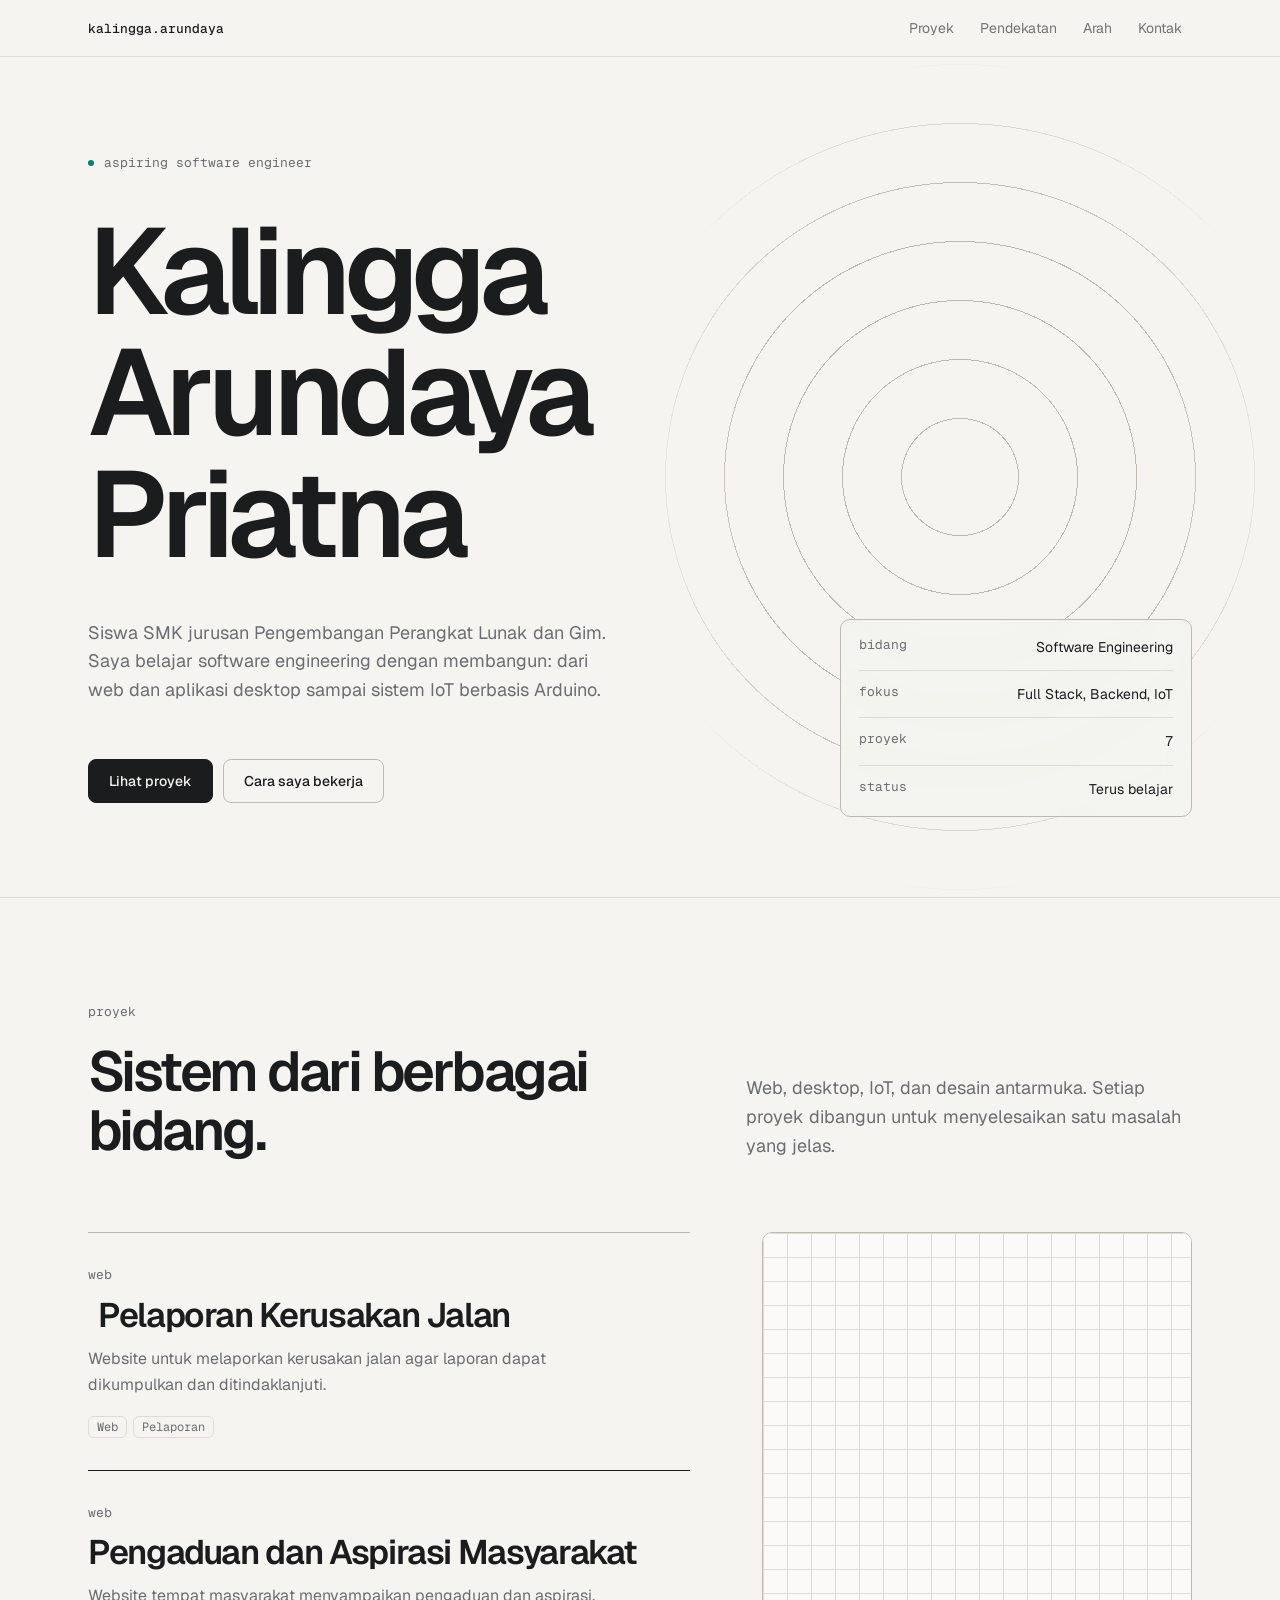
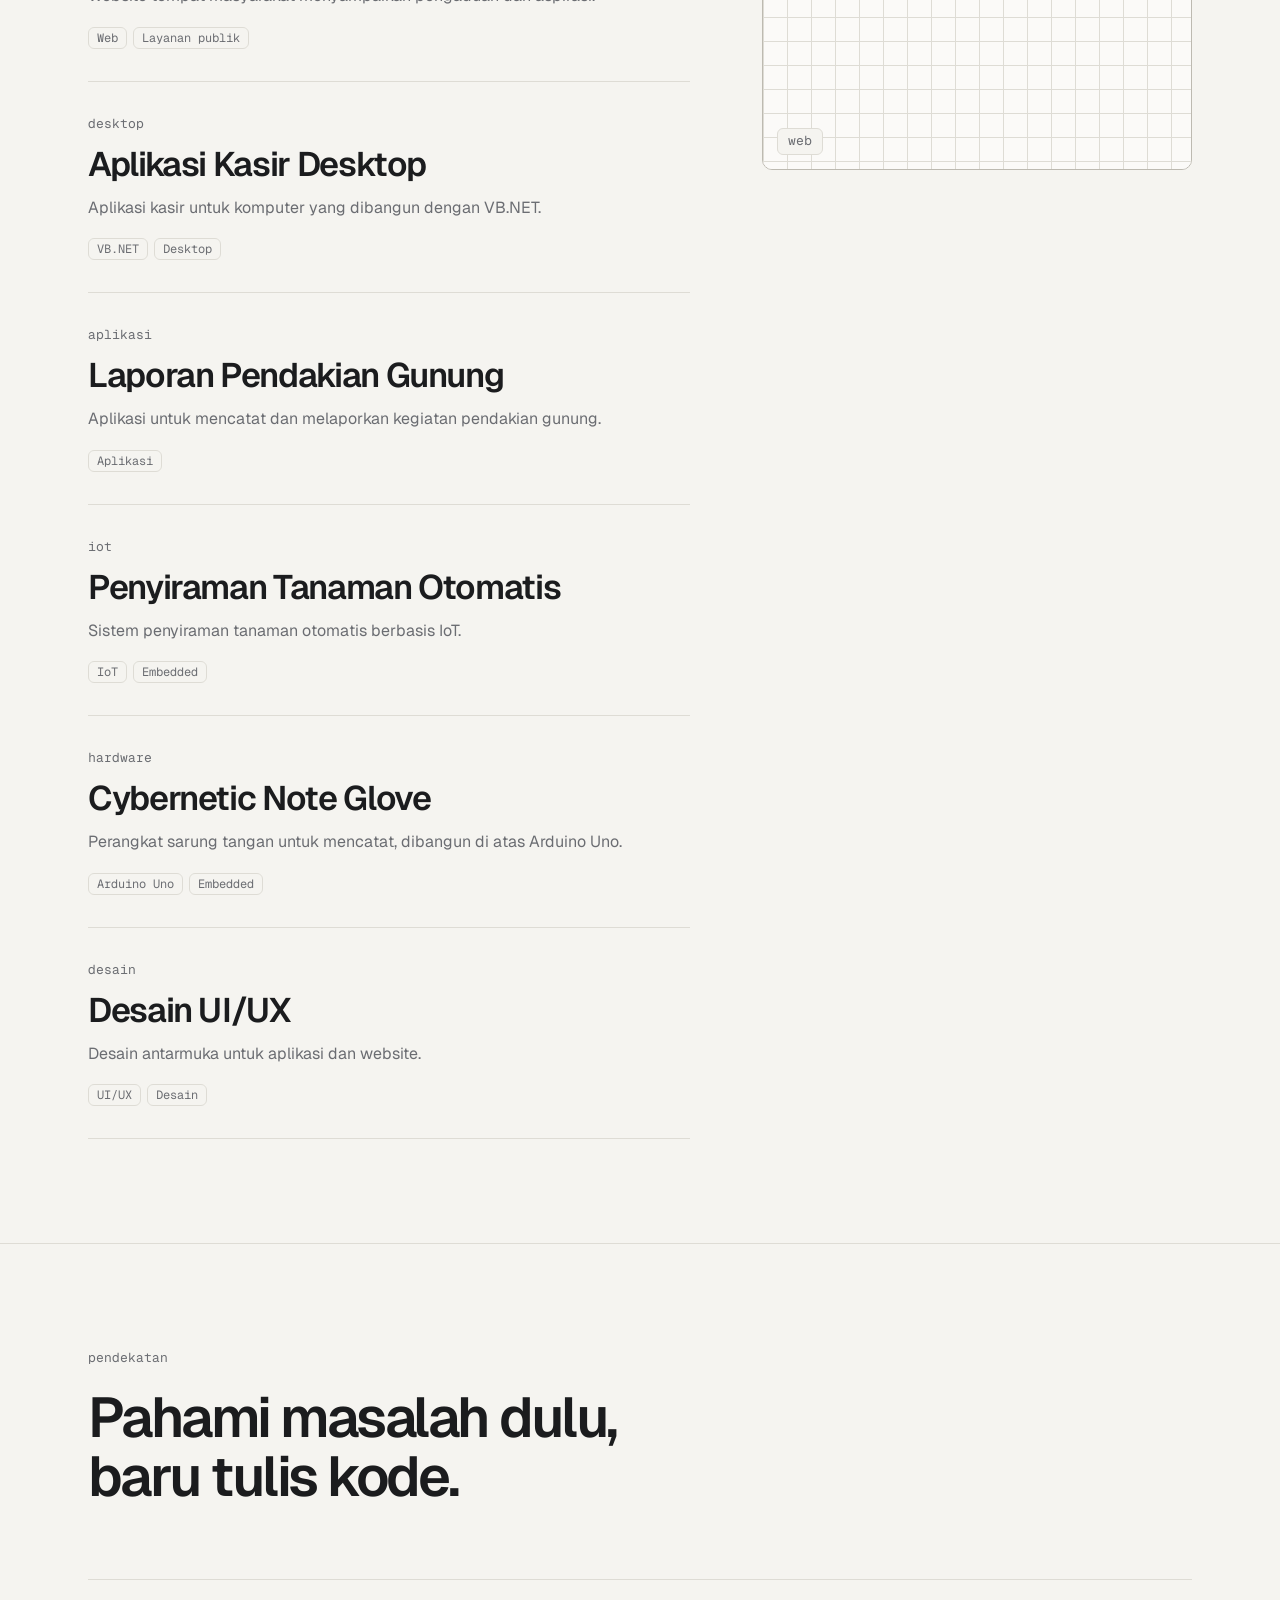
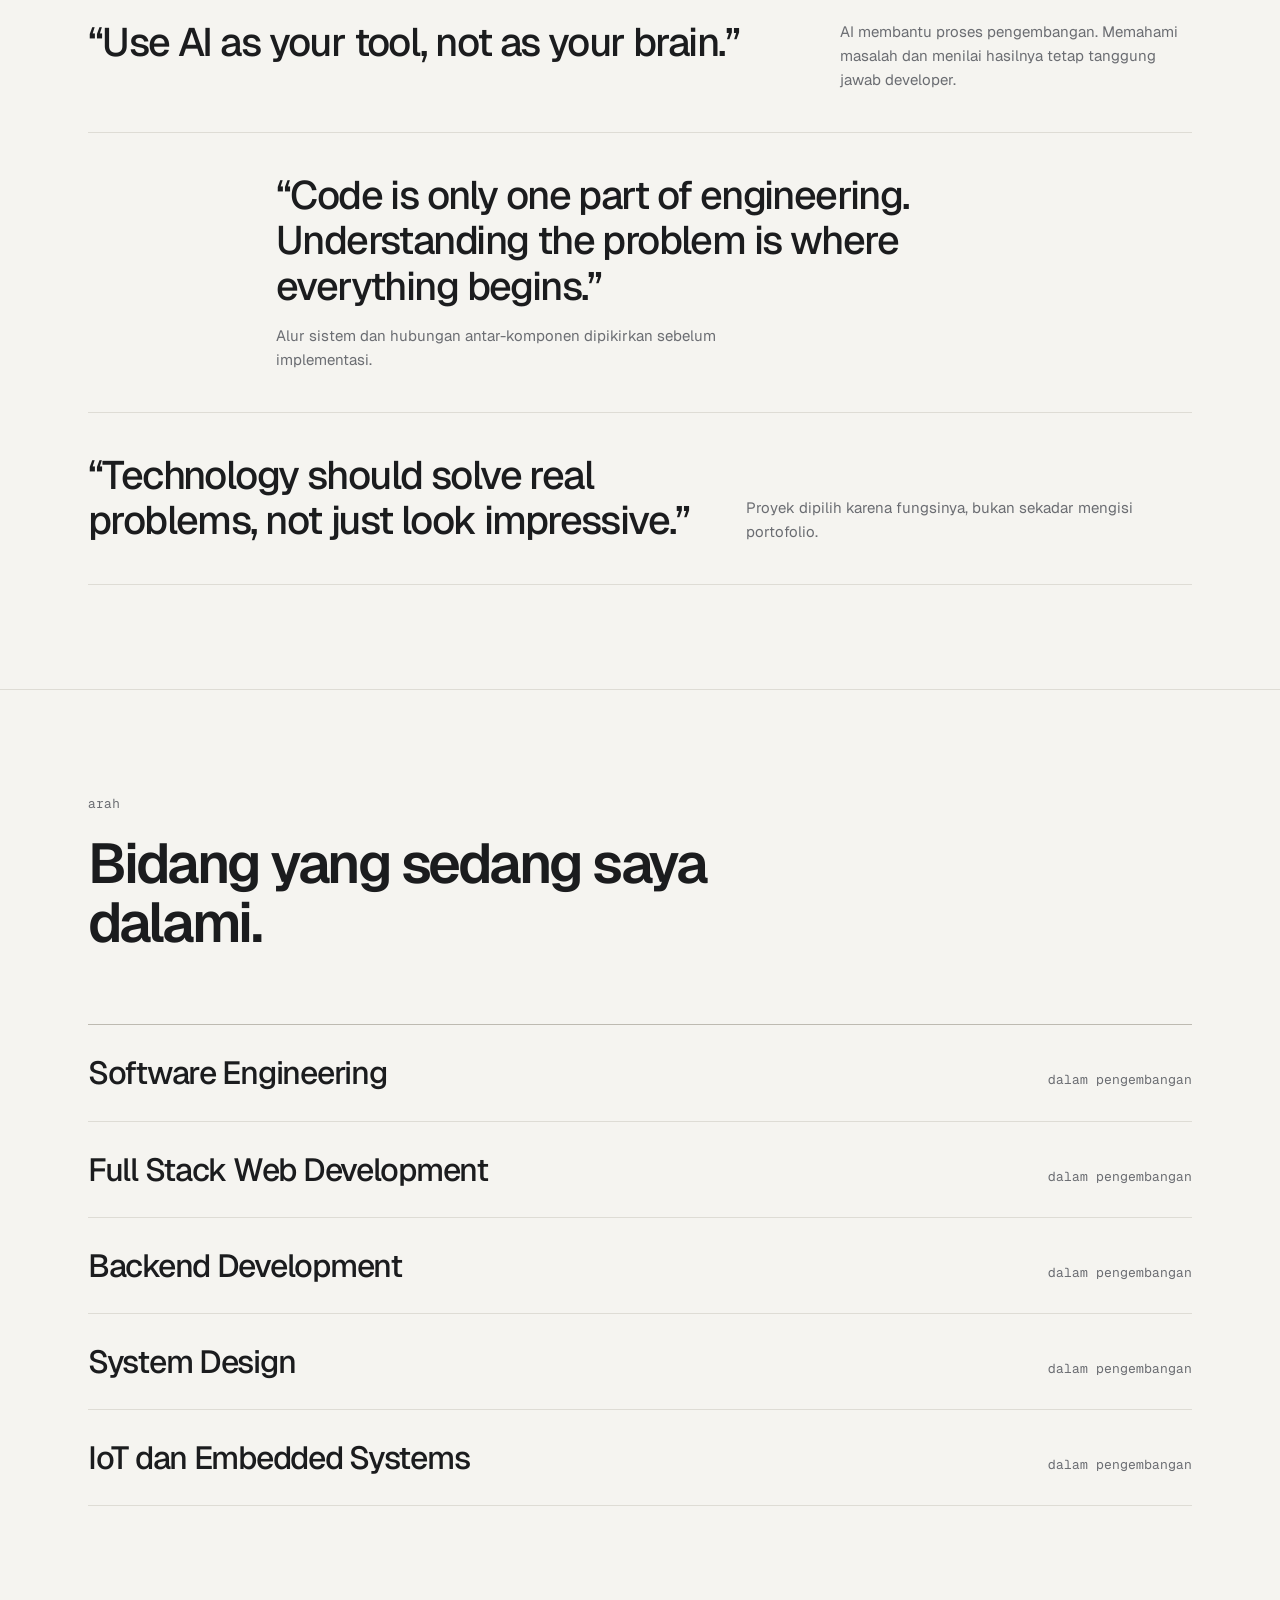
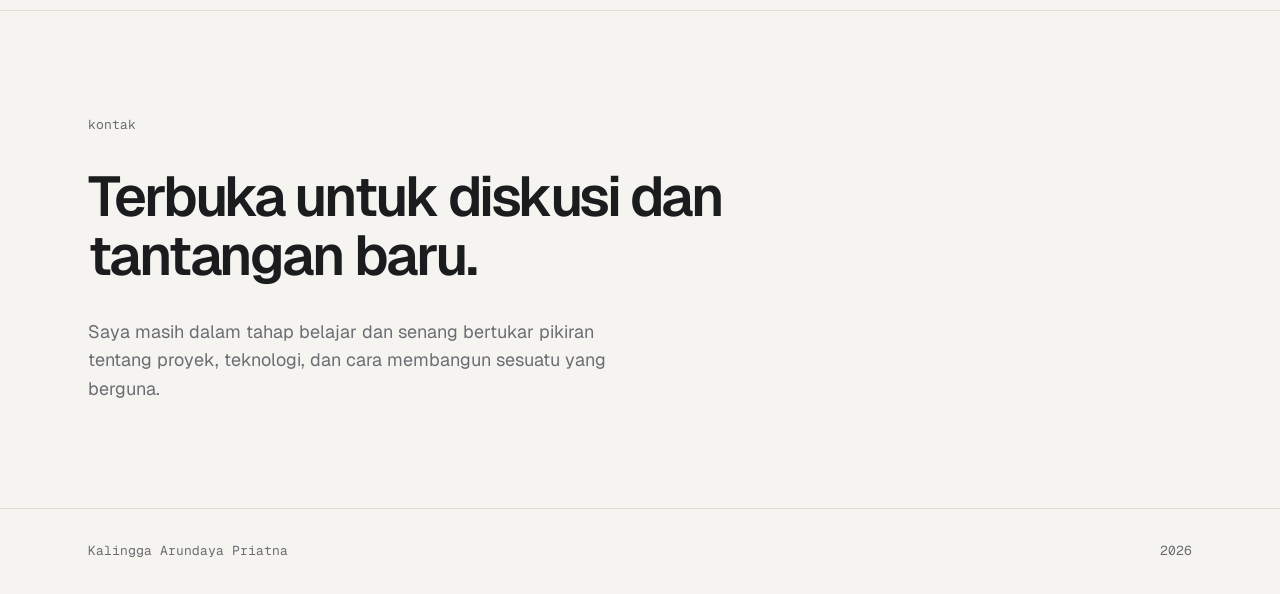
==== portofolio.html @ ca854b56 "commit porto" ====
<!doctype html>
<html lang="id">
  <head>
    <meta charset="utf-8" />
    <meta name="viewport" content="width=device-width, initial-scale=1" />
    <title>Kalingga Arundaya Priatna | Portofolio</title>
    <meta
      name="description"
      content="Portofolio Kalingga Arundaya Priatna, siswa PPLG yang belajar software engineering lewat membangun web, aplikasi desktop, dan sistem IoT."
    />
    <link rel="preconnect" href="https://fonts.googleapis.com" />
    <link rel="preconnect" href="https://fonts.gstatic.com" crossorigin />
    <link
      href="https://fonts.googleapis.com/css2?family=Geist:wght@400;500;600&family=Geist+Mono:wght@400;500&display=swap"
      rel="stylesheet"
    />
    <link rel="stylesheet" href="style.css" />
  </head>
  <body>
    <header>
      <div class="wrap">
        <a class="brand" href="#top">kalingga.arundaya</a>
        <nav aria-label="Navigasi utama">
          <a href="#proyek">Proyek</a>
          <a href="#pendekatan">Pendekatan</a>
          <a href="#arah">Arah</a>
          <a href="#kontak">Kontak</a>
        </nav>
      </div>
      <div class="progress" id="progress"></div>
    </header>

    <main id="top">
      <div class="hero">
        <div class="hero-stage" aria-hidden="true">
          <div class="orbit-fallback"></div>
          <canvas id="scene"></canvas>
        </div>
        <div class="wrap hero-grid">
          <span class="status mono" data-reveal
            ><span class="dot"></span>aspiring software engineer</span
          >
          <h1 aria-label="Kalingga Arundaya Priatna">
            <span class="line"><span style="--i: 0">Kalingga</span></span>
            <span class="line"><span style="--i: 1">Arundaya</span></span>
            <span class="line"><span style="--i: 2">Priatna</span></span>
          </h1>
          <p class="lead" data-reveal>
            Siswa SMK jurusan Pengembangan Perangkat Lunak dan Gim. Saya belajar
            software engineering dengan membangun: dari web dan aplikasi desktop
            sampai sistem IoT berbasis Arduino.
          </p>
          <div class="actions" data-reveal style="--d: 80ms">
            <div class="mag" data-magnetic>
              <a class="btn btn-primary" href="#proyek">Lihat proyek</a>
            </div>
            <a class="btn" href="#pendekatan">Cara saya bekerja</a>
          </div>
          <dl class="meta" data-reveal style="--d: 160ms">
            <div>
              <dt>bidang</dt>
              <dd>Software Engineering</dd>
            </div>
            <div>
              <dt>fokus</dt>
              <dd>Full Stack, Backend, IoT</dd>
            </div>
            <div>
              <dt>proyek</dt>
              <dd class="num" id="count">0</dd>
            </div>
            <div>
              <dt>status</dt>
              <dd>Terus belajar</dd>
            </div>
          </dl>
        </div>
      </div>

      <section id="proyek">
        <div class="wrap">
          <div class="sec-head">
            <span class="label mono" data-reveal>proyek</span>
            <h2 data-reveal>Sistem dari berbagai bidang.</h2>
            <p class="lead" data-reveal>
              Web, desktop, IoT, dan desain antarmuka. Setiap proyek dibangun
              untuk menyelesaikan satu masalah yang jelas.
            </p>
          </div>
          <div class="work">
            <div id="projects"></div>
            <div class="preview" id="preview" aria-hidden="true"></div>
          </div>
        </div>
      </section>

      <section id="pendekatan">
        <div class="wrap">
          <div class="sec-head">
            <span class="label mono" data-reveal>pendekatan</span>
            <h2 data-reveal>Pahami masalah dulu, baru tulis kode.</h2>
          </div>
          <div class="principles" id="principles"></div>
        </div>
      </section>

      <section id="arah">
        <div class="wrap">
          <div class="sec-head">
            <span class="label mono" data-reveal>arah</span>
            <h2 data-reveal>Bidang yang sedang saya dalami.</h2>
          </div>
          <div class="focus" id="focus"></div>
        </div>
      </section>

      <section id="kontak">
        <div class="wrap contact-grid">
          <span class="label mono" data-reveal>kontak</span>
          <h2 data-reveal>Terbuka untuk diskusi dan tantangan baru.</h2>
          <p class="lead" data-reveal>
            Saya masih dalam tahap belajar dan senang bertukar pikiran tentang
            proyek, teknologi, dan cara membangun sesuatu yang berguna.
          </p>
          <div class="contact" id="contact" data-reveal></div>
        </div>
      </section>
    </main>

    <footer>
      <div class="wrap mono">
        <span>Kalingga Arundaya Priatna</span><span>2026</span>
      </div>
    </footer>

    <script src="main.js"></script>
    <script type="module" src="module.js"></script>
    <script type="importmap">
      {
        "imports": {
          "three": "https://cdn.jsdelivr.net/npm/three@0.169.0/build/three.module.js",
          "three/addons/": "https://cdn.jsdelivr.net/npm/three@0.169.0/examples/jsm/"
        }
      }
    </script>
  </body>
</html>
---- style.css ----
:root {
        --bg: #f5f4f0;
        --surface: #fbfaf8;
        --ink: #1b1c1e;
        --muted: #6b6d72;
        --line: #dedcd5;
        --line-strong: #bdbab1;
        --accent: #0a7c6e;
        --ease: cubic-bezier(0.22, 1, 0.36, 1);
        --sans:
          "Geist", ui-sans-serif, system-ui, -apple-system, "Segoe UI", Roboto,
          sans-serif;
        --mono:
          "Geist Mono", ui-monospace, SFMono-Regular, Menlo, Consolas, monospace;
        color-scheme: light;
      }
      @media (prefers-color-scheme: dark) {
        :root {
          --bg: #0d0d0d;
          --surface: #141414;
          --ink: #ecedee;
          --muted: #9b9da3;
          --line: #25272b;
          --line-strong: #3b3e44;
          --accent: #4fd1b8;
          color-scheme: dark;
        }
      }
      * {
        box-sizing: border-box;
        margin: 0;
      }
      html {
        scroll-behavior: smooth;
        scroll-padding-top: 72px;
      }
      body {
        background: var(--bg);
        color: var(--ink);
        font: 400 16px/1.6 var(--sans);
        -webkit-font-smoothing: antialiased;
        text-align: left;
        overflow-x: hidden;
      }
      a {
        color: inherit;
        text-decoration: none;
      }
      :focus-visible {
        outline: 2px solid var(--accent);
        outline-offset: 4px;
        border-radius: 4px;
      }
      .wrap {
        max-width: 1160px;
        margin: 0 auto;
        padding: 0 28px;
      }
      .mono {
        font-family: var(--mono);
        font-size: 13px;
      }
      .muted {
        color: var(--muted);
      }

      header {
        position: sticky;
        top: 0;
        z-index: 20;
        background: var(--bg);
        border-bottom: 1px solid var(--line);
      }
      header .wrap {
        display: flex;
        align-items: center;
        justify-content: space-between;
        height: 56px;
      }
      .brand {
        font: 500 13px var(--mono);
      }
      nav {
        display: flex;
        gap: 6px;
      }
      nav a {
        position: relative;
        font-size: 14px;
        padding: 6px 10px;
        opacity: 0.6;
        transition:
          opacity 0.4s var(--ease),
          transform 0.2s var(--ease);
      }
      nav a::after {
        content: "";
        position: absolute;
        left: 10px;
        right: 10px;
        bottom: 2px;
        height: 1px;
        background: var(--ink);
        transform: scaleX(0);
        transform-origin: left;
        transition: transform 0.5s var(--ease);
      }
      nav a:hover {
        opacity: 1;
      }
      nav a:hover::after {
        transform: scaleX(1);
      }
      nav a:active {
        transform: scale(0.95);
      }
      .progress {
        position: absolute;
        left: 0;
        right: 0;
        bottom: -1px;
        height: 1px;
        background: var(--accent);
        transform: scaleX(0);
        transform-origin: left;
        will-change: transform;
      }

      .mag {
        display: inline-block;
        transform: translate3d(var(--mx, 0px), var(--my, 0px), 0);
        will-change: transform;
      }
      .btn {
        position: relative;
        overflow: hidden;
        display: inline-flex;
        align-items: center;
        height: 44px;
        padding: 0 20px;
        border-radius: 8px;
        border: 1px solid var(--line-strong);
        font: 500 14px var(--sans);
        color: var(--ink);
        cursor: pointer;
        transition: transform 0.25s var(--ease);
      }
      .btn::before {
        content: "";
        position: absolute;
        inset: 0;
        border: 1px solid var(--ink);
        border-radius: 7px;
        opacity: 0;
        transition: opacity 0.4s var(--ease);
      }
      .btn:hover::before {
        opacity: 1;
      }
      .btn:active {
        transform: scale(0.95);
      }
      .btn-primary {
        background: var(--ink);
        color: var(--bg);
        border-color: var(--ink);
      }
      .btn-primary::before {
        display: none;
      }
      .btn-primary::after {
        content: "";
        position: absolute;
        inset: 0;
        background: linear-gradient(
          100deg,
          transparent 35%,
          rgba(255, 255, 255, 0.22) 50%,
          transparent 65%
        );
        transform: translate3d(-120%, 0, 0);
        animation: shimmer 4.4s var(--ease) infinite;
      }
      @keyframes shimmer {
        0%,
        55% {
          transform: translate3d(-120%, 0, 0);
        }
        100% {
          transform: translate3d(120%, 0, 0);
        }
      }

      .hero {
        padding: 96px 0 80px;
        border-bottom: 1px solid var(--line);
      }
      .hero-grid {
        display: grid;
        grid-template-columns: repeat(12, 1fr);
        column-gap: 24px;
        row-gap: 40px;
      }
      .status {
        grid-column: 1/-1;
        display: flex;
        align-items: center;
        gap: 10px;
        color: var(--muted);
      }
      .dot {
        width: 6px;
        height: 6px;
        border-radius: 50%;
        background: var(--accent);
      }
      h1 {
        grid-column: 1/10;
        font-size: clamp(48px, 9.5vw, 132px);
        line-height: 0.94;
        font-weight: 600;
        letter-spacing: -0.055em;
      }
      .line {
        display: block;
        overflow: hidden;
        padding-bottom: 0.06em;
      }
      .line > span {
        display: block;
        transform: translate3d(0, 108%, 0);
        animation: lineUp 1.2s var(--ease) forwards;
        animation-delay: calc(var(--i) * 90ms + 120ms);
      }
      @keyframes lineUp {
        to {
          transform: translate3d(0, 0, 0);
        }
      }
      .lead {
        grid-column: 1/7;
        max-width: 46ch;
        color: var(--muted);
        font-size: 18px;
      }
      .actions {
        grid-column: 1/7;
        display: flex;
        flex-wrap: wrap;
        gap: 10px;
      }
      .meta {
        grid-column: 9/13;
        grid-row: 3/5;
        align-self: end;
        padding: 4px 18px;
        border: 1px solid var(--line-strong);
        border-radius: 10px;
        background: color-mix(in srgb, var(--bg) 82%, transparent);
        backdrop-filter: blur(10px);
      }
      .meta div {
        display: flex;
        justify-content: space-between;
        gap: 16px;
        padding: 12px 0;
        border-bottom: 1px solid var(--line);
        font-size: 14px;
      }
      .meta div:last-child {
        border-bottom: 0;
      }
      .meta dt {
        font: 400 13px var(--mono);
        color: var(--muted);
      }
      .meta dd {
        text-align: right;
      }
      .meta dd.num {
        font-family: var(--mono);
      }

      section {
        padding: 104px 0;
        border-bottom: 1px solid var(--line);
      }
      .sec-head {
        display: grid;
        grid-template-columns: repeat(12, 1fr);
        column-gap: 24px;
        row-gap: 20px;
      }
      .sec-head .label {
        grid-column: 1/-1;
        color: var(--muted);
      }
      h2 {
        grid-column: 1/8;
        font-size: clamp(30px, 4.4vw, 56px);
        line-height: 1.05;
        font-weight: 600;
        letter-spacing: -0.045em;
      }
      .sec-head .lead {
        grid-column: 8/13;
        align-self: end;
      }

      .work {
        display: grid;
        grid-template-columns: 7fr 5fr;
        gap: 72px;
        margin-top: 72px;
        align-items: start;
      }
      .project {
        position: relative;
        padding: 32px 0;
        border-bottom: 1px solid var(--line);
        cursor: default;
        outline-offset: -4px;
      }
      .project:first-child {
        border-top: 1px solid var(--line-strong);
      }
      .project::after {
        content: "";
        position: absolute;
        left: 0;
        right: 0;
        bottom: -1px;
        height: 1px;
        background: var(--ink);
        transform: scaleX(0);
        transform-origin: left;
        transition: transform 0.7s var(--ease);
      }
      .project.on::after {
        transform: scaleX(1);
      }
      .project .type {
        display: block;
        color: var(--muted);
        margin-bottom: 10px;
      }
      .project h3 {
        font-size: clamp(24px, 2.8vw, 34px);
        line-height: 1.12;
        font-weight: 600;
        letter-spacing: -0.04em;
        transform: translate3d(0, 0, 0);
        transition: transform 0.6s var(--ease);
      }
      .project.on h3 {
        transform: translate3d(10px, 0, 0);
      }
      .project p {
        margin-top: 12px;
        max-width: 50ch;
        color: var(--muted);
      }
      .tags {
        display: flex;
        flex-wrap: wrap;
        gap: 6px;
        margin-top: 18px;
      }
      .tags span {
        font: 400 12px var(--mono);
        border: 1px solid var(--line);
        border-radius: 6px;
        padding: 2px 8px;
        color: var(--muted);
      }
      .m-cover {
        display: none;
      }
      .preview {
        position: sticky;
        top: 96px;
        aspect-ratio: 4/5;
        border: 1px solid var(--line-strong);
        border-radius: 10px;
        overflow: hidden;
        background: var(--surface);
      }
      .preview .cover {
        position: absolute;
        inset: 0;
        opacity: 0;
        transition: opacity 0.7s var(--ease);
      }
      .preview .cover.on {
        opacity: 1;
      }
      .cover {
        position: relative;
        overflow: hidden;
        background-color: var(--surface);
      }
      .cover img {
        position: absolute;
        inset: 0;
        width: 100%;
        height: 100%;
        object-fit: cover;
      }
      .cover .tag {
        position: absolute;
        left: 14px;
        bottom: 14px;
        background: var(--bg);
        border: 1px solid var(--line);
        border-radius: 6px;
        padding: 2px 10px;
        color: var(--muted);
      }
      .cover.has-img .tag {
        display: none;
      }
      .pat0 {
        background-image:
          linear-gradient(var(--line) 1px, transparent 1px),
          linear-gradient(90deg, var(--line) 1px, transparent 1px);
        background-size: 24px 24px;
      }
      .pat1 {
        background-image: radial-gradient(
          var(--line-strong) 1px,
          transparent 1.3px
        );
        background-size: 16px 16px;
      }
      .pat2 {
        background-image: repeating-linear-gradient(
          135deg,
          var(--line) 0 1px,
          transparent 1px 14px
        );
      }
      .pat3 {
        background-image: repeating-radial-gradient(
          circle at 85% 110%,
          var(--line) 0 1px,
          transparent 1px 18px
        );
      }

      .principle {
        display: grid;
        grid-template-columns: repeat(12, 1fr);
        column-gap: 24px;
        row-gap: 14px;
        padding: 40px 0;
        border-top: 1px solid var(--line);
      }
      .principles {
        margin-top: 72px;
      }
      .principle:last-child {
        border-bottom: 1px solid var(--line);
      }
      .principle q {
        grid-column: 1/9;
        font-size: clamp(24px, 3.1vw, 40px);
        line-height: 1.15;
        letter-spacing: -0.04em;
        font-weight: 500;
        quotes: "\201C" "\201D";
      }
      .principle p {
        grid-column: 9/13;
        align-self: end;
        color: var(--muted);
        font-size: 15px;
      }
      .principle:nth-child(2) q {
        grid-column: 3/11;
      }
      .principle:nth-child(2) p {
        grid-column: 3/8;
      }
      .principle:nth-child(3) q {
        grid-column: 1/8;
      }
      .principle:nth-child(3) p {
        grid-column: 8/13;
      }

      .focus {
        margin-top: 72px;
        border-top: 1px solid var(--line-strong);
      }
      .focus-row {
        display: flex;
        justify-content: space-between;
        align-items: baseline;
        gap: 24px;
        padding: 22px 0;
        border-bottom: 1px solid var(--line);
      }
      .focus-row span:first-child {
        font-size: clamp(22px, 2.6vw, 32px);
        font-weight: 500;
        letter-spacing: -0.04em;
        transition: transform 0.6s var(--ease);
      }
      .focus-row:hover span:first-child {
        transform: translate3d(10px, 0, 0);
      }
      .focus-row .mono {
        color: var(--muted);
      }

      .contact-grid {
        display: grid;
        grid-template-columns: repeat(12, 1fr);
        column-gap: 24px;
        row-gap: 32px;
      }
      .contact-grid .label {
        grid-column: 1/-1;
        color: var(--muted);
      }
      .contact-grid h2 {
        grid-column: 1/9;
      }
      .contact-grid .lead {
        grid-column: 1/7;
      }
      .contact {
        grid-column: 1/-1;
        display: flex;
        flex-wrap: wrap;
        gap: 10px;
      }
      .contact:empty {
        display: none;
      }
      footer {
        padding: 32px 0;
        color: var(--muted);
      }
      footer .wrap {
        display: flex;
        justify-content: space-between;
        gap: 16px;
        flex-wrap: wrap;
      }

      .hero {
        position: relative;
        overflow: hidden;
      }
      .hero .hero-grid {
        position: relative;
        z-index: 1;
      }
      .hero-stage {
        position: absolute;
        top: 0;
        right: 0;
        bottom: 0;
        width: 50%;
        z-index: 0;
        pointer-events: none;
        -webkit-mask-image: radial-gradient(
          ellipse closest-side at 50% 50%,
          #000 68%,
          transparent 100%
        );
        mask-image: radial-gradient(
          ellipse closest-side at 50% 50%,
          #000 68%,
          transparent 100%
        );
      }
      #scene {
        position: absolute;
        inset: 0;
        width: 100%;
        height: 100%;
        display: block;
        opacity: 0;
        transition: opacity 1.4s var(--ease);
      }
      .webgl-on #scene {
        opacity: 1;
      }
      .orbit-fallback {
        position: absolute;
        inset: 0;
        background: repeating-radial-gradient(
          circle at 50% 50%,
          transparent 0 58px,
          var(--line-strong) 58px 59px
        );
        transition: opacity 1s var(--ease);
      }
      .webgl-on .orbit-fallback {
        opacity: 0;
      }
      @media (max-width: 900px) {
        .hero-stage {
          width: 100%;
          opacity: 0.4;
        }
      }
      .js [data-reveal] {
        opacity: 0;
        transform: translate3d(0, 18px, 0);
        transition:
          opacity 1s var(--ease),
          transform 1s var(--ease);
        transition-delay: var(--d, 0ms);
      }
      .js [data-reveal].in {
        opacity: 1;
        transform: translate3d(0, 0, 0);
      }

      @media (max-width: 900px) {
        .hero {
          padding: 64px 0 56px;
        }
        .hero-grid,
        .sec-head,
        .principle,
        .contact-grid {
          display: flex;
          flex-direction: column;
          align-items: flex-start;
        }
        .meta {
          width: 100%;
        }
        .work {
          grid-template-columns: 1fr;
          gap: 0;
          margin-top: 48px;
        }
        .preview {
          display: none;
        }
        .m-cover {
          display: block;
          position: relative;
          height: 180px;
          margin-top: 20px;
          border: 1px solid var(--line);
          border-radius: 10px;
          overflow: hidden;
        }
        .m-cover .cover {
          position: absolute;
          inset: 0;
        }
        .project.on h3 {
          transform: none;
        }
        section {
          padding: 72px 0;
        }
        .principles,
        .focus {
          margin-top: 48px;
        }
        nav a:nth-child(n + 4) {
          display: none;
        }
      }
      @media (prefers-reduced-motion: reduce) {
        *,
        *::before,
        *::after {
          animation: none !important;
          transition: none !important;
        }
        .line > span {
          transform: none;
        }
        .js [data-reveal] {
          opacity: 1;
          transform: none;
        }
        html {
          scroll-behavior: auto;
        }
      }
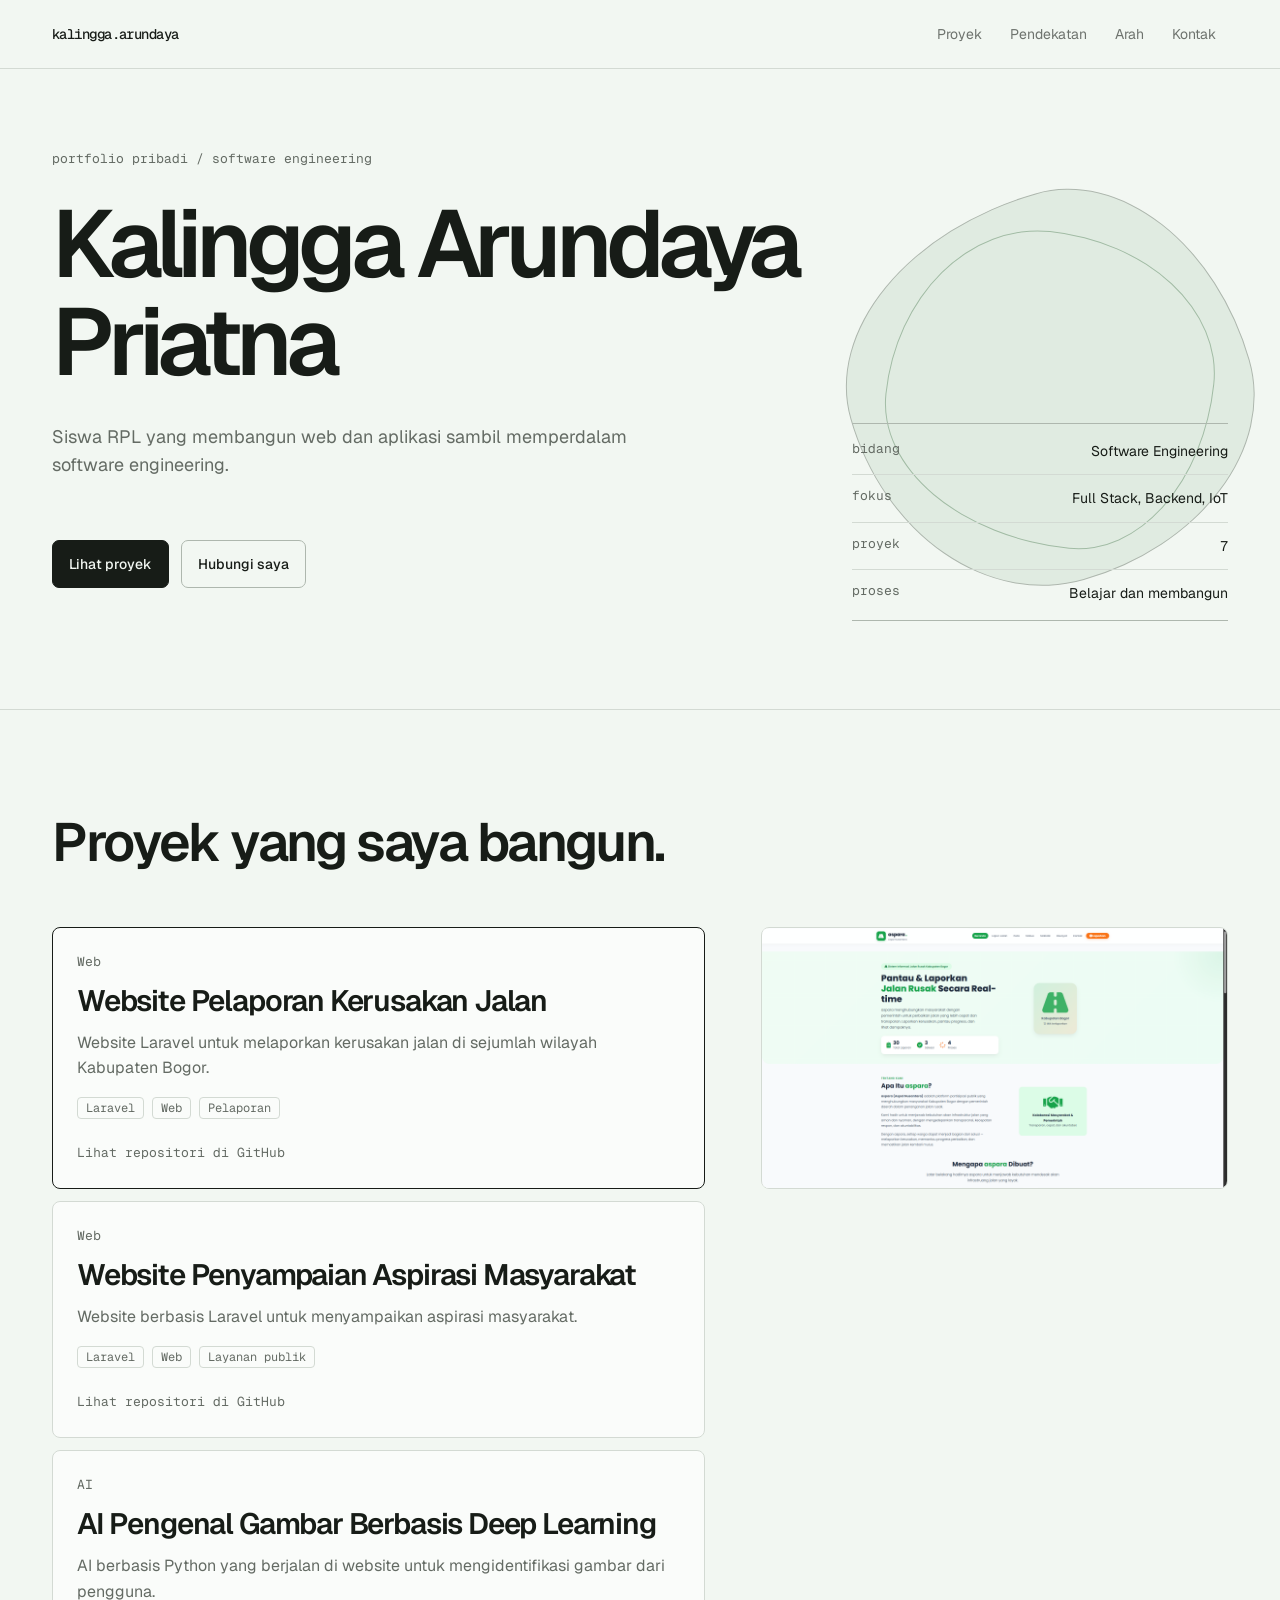
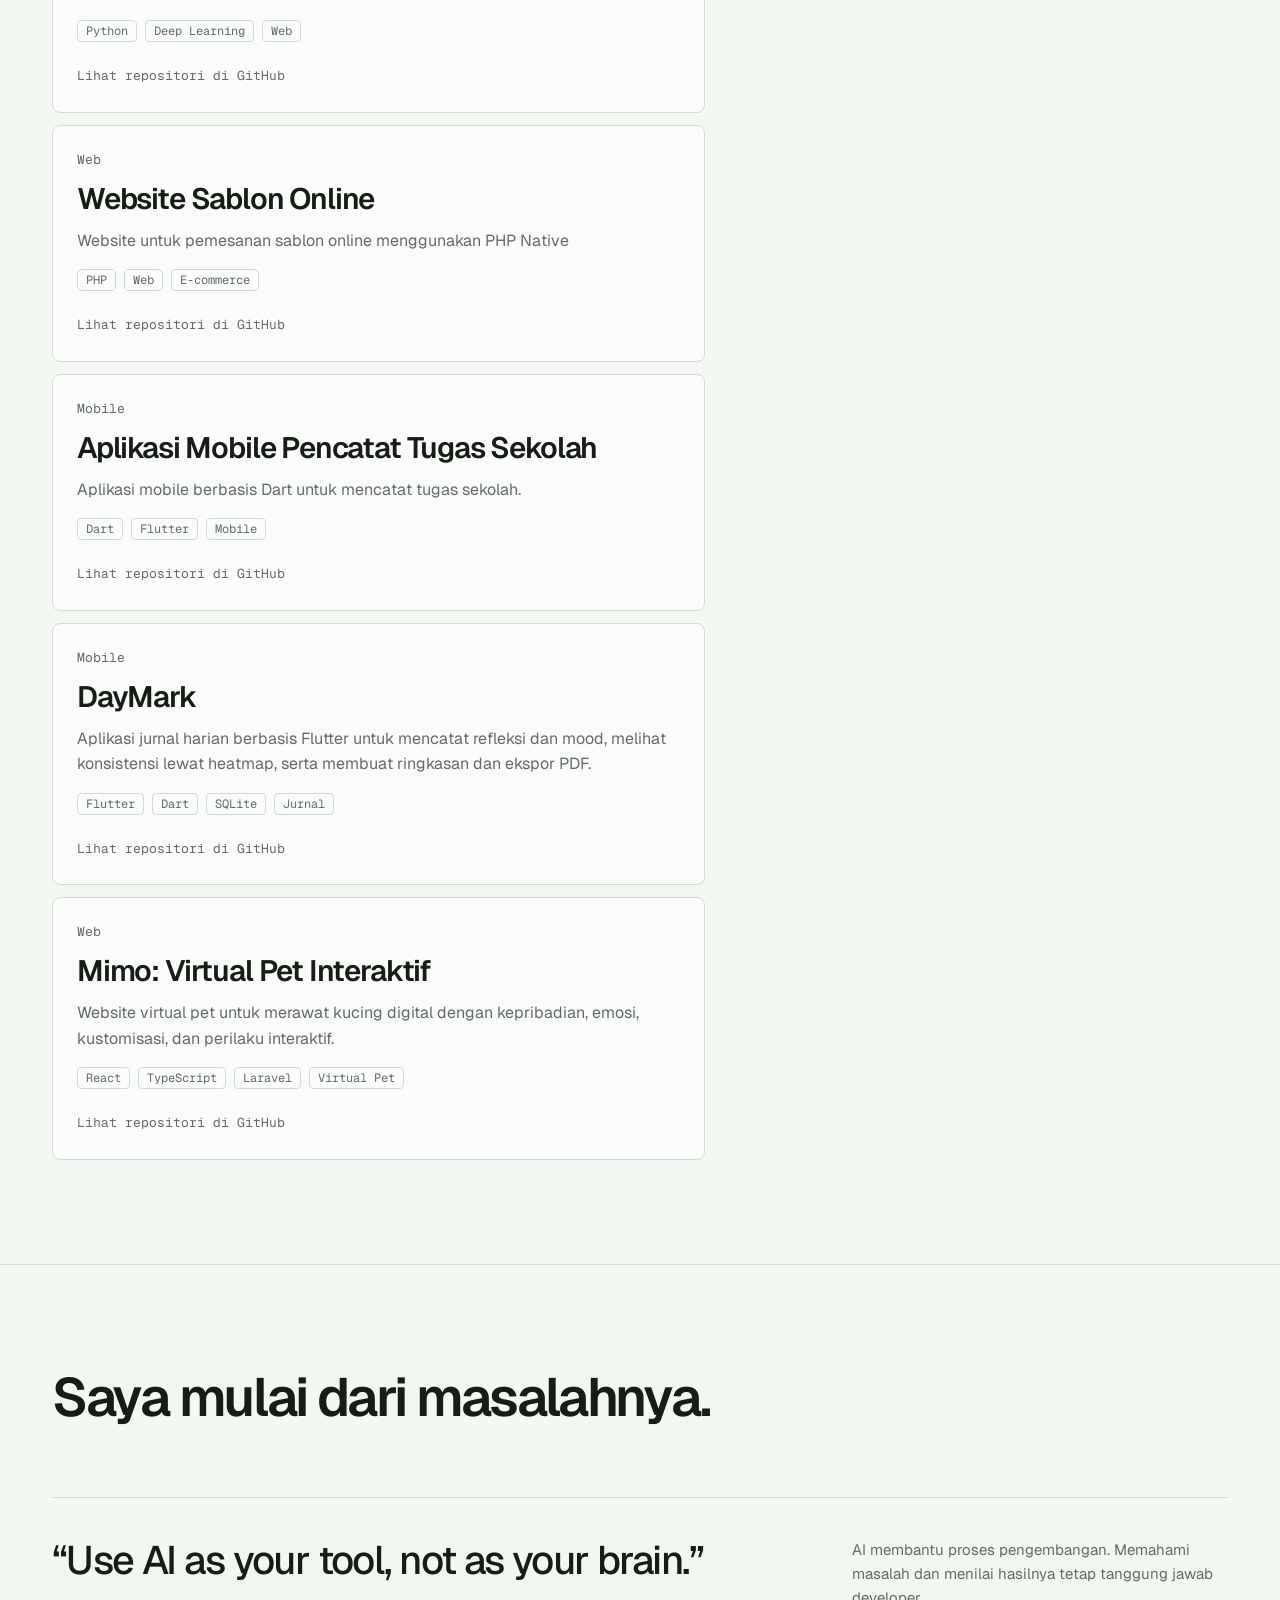
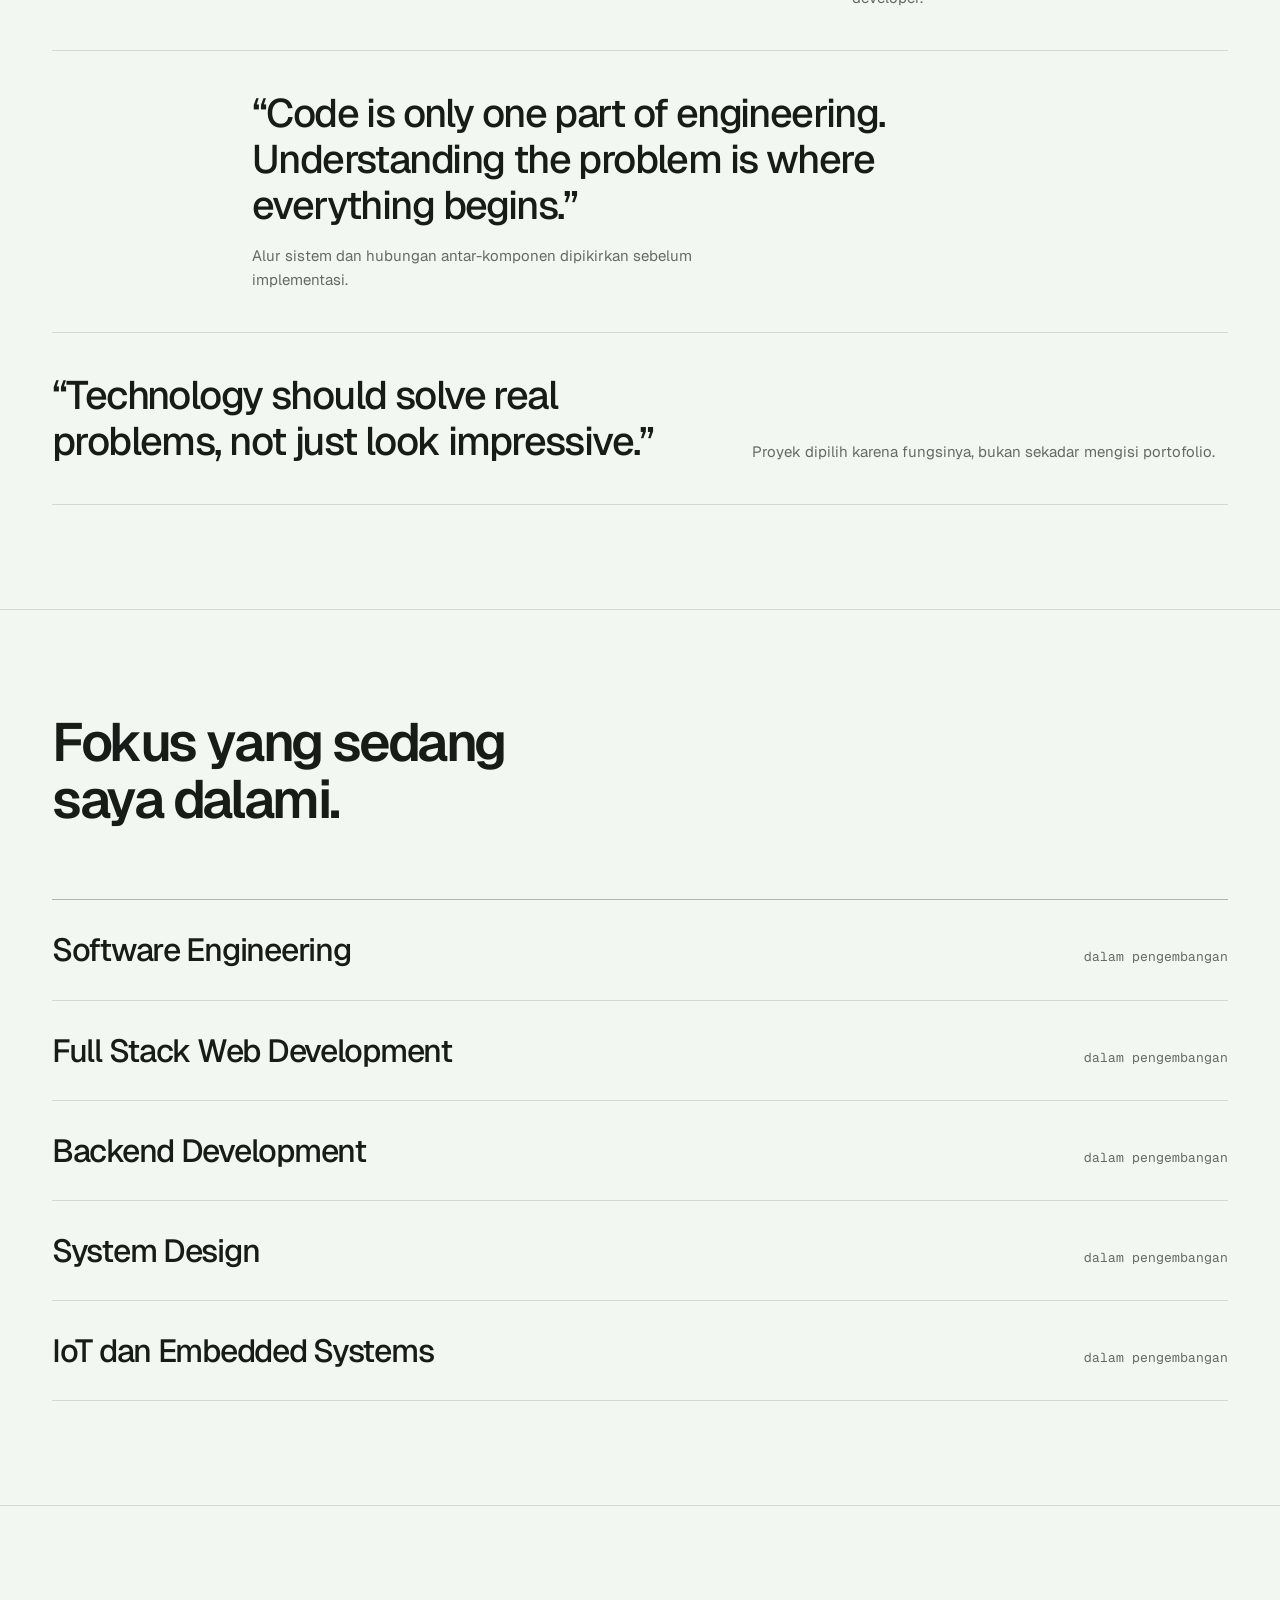
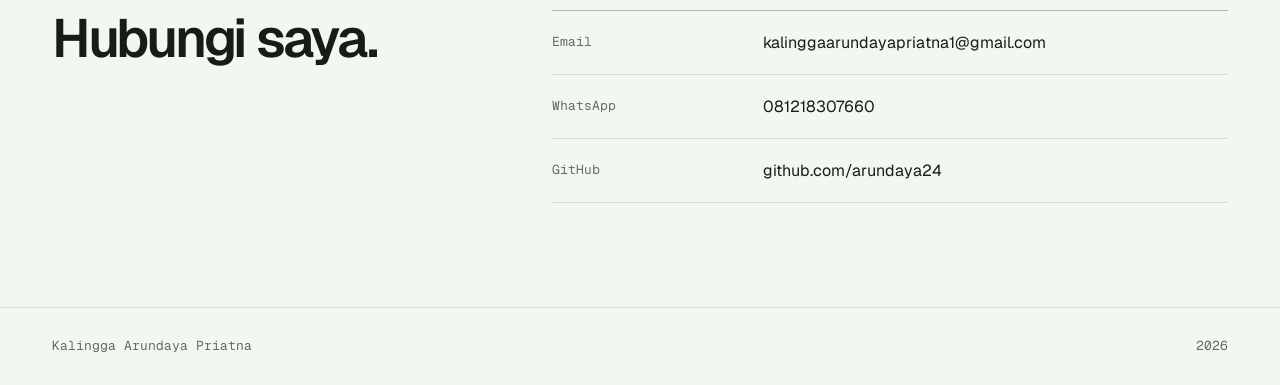
==== commit efce8756: "pindah file" ====
--- a/portofolio.html
+++ b/portofolio.html
@@ -15,6 +15,14 @@
       rel="stylesheet"
     />
     <link rel="stylesheet" href="style.css" />
+    <script type="importmap">
+      {
+        "imports": {
+          "three": "https://cdn.jsdelivr.net/npm/three@0.180.0/build/three.module.js",
+          "three/addons/": "https://cdn.jsdelivr.net/npm/three@0.180.0/examples/jsm/"
+        }
+      }
+    </script>
   </head>
   <body>
     <header>
@@ -32,29 +40,29 @@
 
     <main id="top">
       <div class="hero">
-        <div class="hero-stage" aria-hidden="true">
-          <div class="orbit-fallback"></div>
-          <canvas id="scene"></canvas>
+        <div class="hero-visual" aria-hidden="true">
+          <div class="hero-surface-fallback"></div>
+          <canvas class="hero-canvas" id="scene"></canvas>
         </div>
         <div class="wrap hero-grid">
           <span class="status mono" data-reveal
-            ><span class="dot"></span>aspiring software engineer</span
+            >portfolio pribadi / software engineering</span
           >
           <h1 aria-label="Kalingga Arundaya Priatna">
-            <span class="line"><span style="--i: 0">Kalingga</span></span>
-            <span class="line"><span style="--i: 1">Arundaya</span></span>
-            <span class="line"><span style="--i: 2">Priatna</span></span>
+            <span class="line"
+              ><span style="--i: 0">Kalingga Arundaya</span></span
+            >
+            <span class="line"><span style="--i: 1">Priatna</span></span>
           </h1>
           <p class="lead" data-reveal>
-            Siswa SMK jurusan Pengembangan Perangkat Lunak dan Gim. Saya belajar
-            software engineering dengan membangun: dari web dan aplikasi desktop
-            sampai sistem IoT berbasis Arduino.
+            Siswa RPL yang membangun web dan aplikasi sambil memperdalam
+            software engineering.
           </p>
           <div class="actions" data-reveal style="--d: 80ms">
             <div class="mag" data-magnetic>
               <a class="btn btn-primary" href="#proyek">Lihat proyek</a>
             </div>
-            <a class="btn" href="#pendekatan">Cara saya bekerja</a>
+            <a class="btn" href="#kontak">Hubungi saya</a>
           </div>
           <dl class="meta" data-reveal style="--d: 160ms">
             <div>
@@ -67,11 +75,11 @@
             </div>
             <div>
               <dt>proyek</dt>
-              <dd class="num" id="count">0</dd>
+              <dd class="num" id="count">7</dd>
             </div>
             <div>
-              <dt>status</dt>
-              <dd>Terus belajar</dd>
+              <dt>proses</dt>
+              <dd>Belajar dan membangun</dd>
             </div>
           </dl>
         </div>
@@ -80,16 +88,19 @@
       <section id="proyek">
         <div class="wrap">
           <div class="sec-head">
-            <span class="label mono" data-reveal>proyek</span>
-            <h2 data-reveal>Sistem dari berbagai bidang.</h2>
+            <h2 data-reveal>Proyek yang saya bangun.</h2>
             <p class="lead" data-reveal>
-              Web, desktop, IoT, dan desain antarmuka. Setiap proyek dibangun
-              untuk menyelesaikan satu masalah yang jelas.
+              Aplikasi dan website untuk kebutuhan yang berbeda.
             </p>
           </div>
           <div class="work">
             <div id="projects"></div>
-            <div class="preview" id="preview" aria-hidden="true"></div>
+            <div
+              class="preview"
+              id="preview"
+              role="group"
+              aria-label="Pratinjau gambar proyek"
+            ></div>
           </div>
         </div>
       </section>
@@ -97,8 +108,7 @@
       <section id="pendekatan">
         <div class="wrap">
           <div class="sec-head">
-            <span class="label mono" data-reveal>pendekatan</span>
-            <h2 data-reveal>Pahami masalah dulu, baru tulis kode.</h2>
+            <h2 data-reveal>Saya mulai dari masalahnya.</h2>
           </div>
           <div class="principles" id="principles"></div>
         </div>
@@ -107,8 +117,7 @@
       <section id="arah">
         <div class="wrap">
           <div class="sec-head">
-            <span class="label mono" data-reveal>arah</span>
-            <h2 data-reveal>Bidang yang sedang saya dalami.</h2>
+            <h2 data-reveal>Fokus yang sedang saya dalami.</h2>
           </div>
           <div class="focus" id="focus"></div>
         </div>
@@ -116,16 +125,42 @@
 
       <section id="kontak">
         <div class="wrap contact-grid">
-          <span class="label mono" data-reveal>kontak</span>
-          <h2 data-reveal>Terbuka untuk diskusi dan tantangan baru.</h2>
-          <p class="lead" data-reveal>
-            Saya masih dalam tahap belajar dan senang bertukar pikiran tentang
-            proyek, teknologi, dan cara membangun sesuatu yang berguna.
-          </p>
+          <h2 data-reveal>Hubungi saya.</h2>
           <div class="contact" id="contact" data-reveal></div>
         </div>
       </section>
     </main>
+
+    <dialog
+      class="image-dialog"
+      id="image-dialog"
+      aria-labelledby="image-dialog-title"
+    >
+      <div class="image-dialog-header">
+        <h2 class="image-dialog-title" id="image-dialog-title"></h2>
+        <button
+          class="image-dialog-close"
+          id="image-dialog-close"
+          type="button"
+          aria-label="Tutup pratinjau"
+        >
+          Tutup
+        </button>
+      </div>
+      <div class="image-dialog-stage" aria-label="Gambar proyek">
+        <img class="image-dialog-image" id="image-dialog-image" alt="" />
+      </div>
+      <div class="image-dialog-controls" aria-label="Kontrol zoom">
+        <button id="image-zoom-out" type="button" aria-label="Perkecil gambar">
+          -
+        </button>
+        <output id="image-zoom-level" aria-live="polite">100%</output>
+        <button id="image-zoom-in" type="button" aria-label="Perbesar gambar">
+          +
+        </button>
+        <button id="image-zoom-reset" type="button">Atur ulang</button>
+      </div>
+    </dialog>
 
     <footer>
       <div class="wrap mono">
@@ -135,13 +170,5 @@
 
     <script src="main.js"></script>
     <script type="module" src="module.js"></script>
-    <script type="importmap">
-      {
-        "imports": {
-          "three": "https://cdn.jsdelivr.net/npm/three@0.169.0/build/three.module.js",
-          "three/addons/": "https://cdn.jsdelivr.net/npm/three@0.169.0/examples/jsm/"
-        }
-      }
-    </script>
   </body>
-</html>
+</html>
--- a/style.css
+++ b/style.css
@@ -1,690 +1,972 @@
 :root {
-        --bg: #f5f4f0;
-        --surface: #fbfaf8;
-        --ink: #1b1c1e;
-        --muted: #6b6d72;
-        --line: #dedcd5;
-        --line-strong: #bdbab1;
-        --accent: #0a7c6e;
-        --ease: cubic-bezier(0.22, 1, 0.36, 1);
-        --sans:
-          "Geist", ui-sans-serif, system-ui, -apple-system, "Segoe UI", Roboto,
-          sans-serif;
-        --mono:
-          "Geist Mono", ui-monospace, SFMono-Regular, Menlo, Consolas, monospace;
-        color-scheme: light;
-      }
-      @media (prefers-color-scheme: dark) {
-        :root {
-          --bg: #0d0d0d;
-          --surface: #141414;
-          --ink: #ecedee;
-          --muted: #9b9da3;
-          --line: #25272b;
-          --line-strong: #3b3e44;
-          --accent: #4fd1b8;
-          color-scheme: dark;
-        }
-      }
-      * {
-        box-sizing: border-box;
-        margin: 0;
-      }
-      html {
-        scroll-behavior: smooth;
-        scroll-padding-top: 72px;
-      }
-      body {
-        background: var(--bg);
-        color: var(--ink);
-        font: 400 16px/1.6 var(--sans);
-        -webkit-font-smoothing: antialiased;
-        text-align: left;
-        overflow-x: hidden;
-      }
-      a {
-        color: inherit;
-        text-decoration: none;
-      }
-      :focus-visible {
-        outline: 2px solid var(--accent);
-        outline-offset: 4px;
-        border-radius: 4px;
-      }
-      .wrap {
-        max-width: 1160px;
-        margin: 0 auto;
-        padding: 0 28px;
-      }
-      .mono {
-        font-family: var(--mono);
-        font-size: 13px;
-      }
-      .muted {
-        color: var(--muted);
-      }
-
-      header {
-        position: sticky;
-        top: 0;
-        z-index: 20;
-        background: var(--bg);
-        border-bottom: 1px solid var(--line);
-      }
-      header .wrap {
-        display: flex;
-        align-items: center;
-        justify-content: space-between;
-        height: 56px;
-      }
-      .brand {
-        font: 500 13px var(--mono);
-      }
-      nav {
-        display: flex;
-        gap: 6px;
-      }
-      nav a {
-        position: relative;
-        font-size: 14px;
-        padding: 6px 10px;
-        opacity: 0.6;
-        transition:
-          opacity 0.4s var(--ease),
-          transform 0.2s var(--ease);
-      }
-      nav a::after {
-        content: "";
-        position: absolute;
-        left: 10px;
-        right: 10px;
-        bottom: 2px;
-        height: 1px;
-        background: var(--ink);
-        transform: scaleX(0);
-        transform-origin: left;
-        transition: transform 0.5s var(--ease);
-      }
-      nav a:hover {
-        opacity: 1;
-      }
-      nav a:hover::after {
-        transform: scaleX(1);
-      }
-      nav a:active {
-        transform: scale(0.95);
-      }
-      .progress {
-        position: absolute;
-        left: 0;
-        right: 0;
-        bottom: -1px;
-        height: 1px;
-        background: var(--accent);
-        transform: scaleX(0);
-        transform-origin: left;
-        will-change: transform;
-      }
-
-      .mag {
-        display: inline-block;
-        transform: translate3d(var(--mx, 0px), var(--my, 0px), 0);
-        will-change: transform;
-      }
-      .btn {
-        position: relative;
-        overflow: hidden;
-        display: inline-flex;
-        align-items: center;
-        height: 44px;
-        padding: 0 20px;
-        border-radius: 8px;
-        border: 1px solid var(--line-strong);
-        font: 500 14px var(--sans);
-        color: var(--ink);
-        cursor: pointer;
-        transition: transform 0.25s var(--ease);
-      }
-      .btn::before {
-        content: "";
-        position: absolute;
-        inset: 0;
-        border: 1px solid var(--ink);
-        border-radius: 7px;
-        opacity: 0;
-        transition: opacity 0.4s var(--ease);
-      }
-      .btn:hover::before {
-        opacity: 1;
-      }
-      .btn:active {
-        transform: scale(0.95);
-      }
-      .btn-primary {
-        background: var(--ink);
-        color: var(--bg);
-        border-color: var(--ink);
-      }
-      .btn-primary::before {
-        display: none;
-      }
-      .btn-primary::after {
-        content: "";
-        position: absolute;
-        inset: 0;
-        background: linear-gradient(
-          100deg,
-          transparent 35%,
-          rgba(255, 255, 255, 0.22) 50%,
-          transparent 65%
-        );
-        transform: translate3d(-120%, 0, 0);
-        animation: shimmer 4.4s var(--ease) infinite;
-      }
-      @keyframes shimmer {
-        0%,
-        55% {
-          transform: translate3d(-120%, 0, 0);
-        }
-        100% {
-          transform: translate3d(120%, 0, 0);
-        }
-      }
-
-      .hero {
-        padding: 96px 0 80px;
-        border-bottom: 1px solid var(--line);
-      }
-      .hero-grid {
-        display: grid;
-        grid-template-columns: repeat(12, 1fr);
-        column-gap: 24px;
-        row-gap: 40px;
-      }
-      .status {
-        grid-column: 1/-1;
-        display: flex;
-        align-items: center;
-        gap: 10px;
-        color: var(--muted);
-      }
-      .dot {
-        width: 6px;
-        height: 6px;
-        border-radius: 50%;
-        background: var(--accent);
-      }
-      h1 {
-        grid-column: 1/10;
-        font-size: clamp(48px, 9.5vw, 132px);
-        line-height: 0.94;
-        font-weight: 600;
-        letter-spacing: -0.055em;
-      }
-      .line {
-        display: block;
-        overflow: hidden;
-        padding-bottom: 0.06em;
-      }
-      .line > span {
-        display: block;
-        transform: translate3d(0, 108%, 0);
-        animation: lineUp 1.2s var(--ease) forwards;
-        animation-delay: calc(var(--i) * 90ms + 120ms);
-      }
-      @keyframes lineUp {
-        to {
-          transform: translate3d(0, 0, 0);
-        }
-      }
-      .lead {
-        grid-column: 1/7;
-        max-width: 46ch;
-        color: var(--muted);
-        font-size: 18px;
-      }
-      .actions {
-        grid-column: 1/7;
-        display: flex;
-        flex-wrap: wrap;
-        gap: 10px;
-      }
-      .meta {
-        grid-column: 9/13;
-        grid-row: 3/5;
-        align-self: end;
-        padding: 4px 18px;
-        border: 1px solid var(--line-strong);
-        border-radius: 10px;
-        background: color-mix(in srgb, var(--bg) 82%, transparent);
-        backdrop-filter: blur(10px);
-      }
-      .meta div {
-        display: flex;
-        justify-content: space-between;
-        gap: 16px;
-        padding: 12px 0;
-        border-bottom: 1px solid var(--line);
-        font-size: 14px;
-      }
-      .meta div:last-child {
-        border-bottom: 0;
-      }
-      .meta dt {
-        font: 400 13px var(--mono);
-        color: var(--muted);
-      }
-      .meta dd {
-        text-align: right;
-      }
-      .meta dd.num {
-        font-family: var(--mono);
-      }
-
-      section {
-        padding: 104px 0;
-        border-bottom: 1px solid var(--line);
-      }
-      .sec-head {
-        display: grid;
-        grid-template-columns: repeat(12, 1fr);
-        column-gap: 24px;
-        row-gap: 20px;
-      }
-      .sec-head .label {
-        grid-column: 1/-1;
-        color: var(--muted);
-      }
-      h2 {
-        grid-column: 1/8;
-        font-size: clamp(30px, 4.4vw, 56px);
-        line-height: 1.05;
-        font-weight: 600;
-        letter-spacing: -0.045em;
-      }
-      .sec-head .lead {
-        grid-column: 8/13;
-        align-self: end;
-      }
-
-      .work {
-        display: grid;
-        grid-template-columns: 7fr 5fr;
-        gap: 72px;
-        margin-top: 72px;
-        align-items: start;
-      }
-      .project {
-        position: relative;
-        padding: 32px 0;
-        border-bottom: 1px solid var(--line);
-        cursor: default;
-        outline-offset: -4px;
-      }
-      .project:first-child {
-        border-top: 1px solid var(--line-strong);
-      }
-      .project::after {
-        content: "";
-        position: absolute;
-        left: 0;
-        right: 0;
-        bottom: -1px;
-        height: 1px;
-        background: var(--ink);
-        transform: scaleX(0);
-        transform-origin: left;
-        transition: transform 0.7s var(--ease);
-      }
-      .project.on::after {
-        transform: scaleX(1);
-      }
-      .project .type {
-        display: block;
-        color: var(--muted);
-        margin-bottom: 10px;
-      }
-      .project h3 {
-        font-size: clamp(24px, 2.8vw, 34px);
-        line-height: 1.12;
-        font-weight: 600;
-        letter-spacing: -0.04em;
-        transform: translate3d(0, 0, 0);
-        transition: transform 0.6s var(--ease);
-      }
-      .project.on h3 {
-        transform: translate3d(10px, 0, 0);
-      }
-      .project p {
-        margin-top: 12px;
-        max-width: 50ch;
-        color: var(--muted);
-      }
-      .tags {
-        display: flex;
-        flex-wrap: wrap;
-        gap: 6px;
-        margin-top: 18px;
-      }
-      .tags span {
-        font: 400 12px var(--mono);
-        border: 1px solid var(--line);
-        border-radius: 6px;
-        padding: 2px 8px;
-        color: var(--muted);
-      }
-      .m-cover {
-        display: none;
-      }
-      .preview {
-        position: sticky;
-        top: 96px;
-        aspect-ratio: 4/5;
-        border: 1px solid var(--line-strong);
-        border-radius: 10px;
-        overflow: hidden;
-        background: var(--surface);
-      }
-      .preview .cover {
-        position: absolute;
-        inset: 0;
-        opacity: 0;
-        transition: opacity 0.7s var(--ease);
-      }
-      .preview .cover.on {
-        opacity: 1;
-      }
-      .cover {
-        position: relative;
-        overflow: hidden;
-        background-color: var(--surface);
-      }
-      .cover img {
-        position: absolute;
-        inset: 0;
-        width: 100%;
-        height: 100%;
-        object-fit: cover;
-      }
-      .cover .tag {
-        position: absolute;
-        left: 14px;
-        bottom: 14px;
-        background: var(--bg);
-        border: 1px solid var(--line);
-        border-radius: 6px;
-        padding: 2px 10px;
-        color: var(--muted);
-      }
-      .cover.has-img .tag {
-        display: none;
-      }
-      .pat0 {
-        background-image:
-          linear-gradient(var(--line) 1px, transparent 1px),
-          linear-gradient(90deg, var(--line) 1px, transparent 1px);
-        background-size: 24px 24px;
-      }
-      .pat1 {
-        background-image: radial-gradient(
-          var(--line-strong) 1px,
-          transparent 1.3px
-        );
-        background-size: 16px 16px;
-      }
-      .pat2 {
-        background-image: repeating-linear-gradient(
-          135deg,
-          var(--line) 0 1px,
-          transparent 1px 14px
-        );
-      }
-      .pat3 {
-        background-image: repeating-radial-gradient(
-          circle at 85% 110%,
-          var(--line) 0 1px,
-          transparent 1px 18px
-        );
-      }
-
-      .principle {
-        display: grid;
-        grid-template-columns: repeat(12, 1fr);
-        column-gap: 24px;
-        row-gap: 14px;
-        padding: 40px 0;
-        border-top: 1px solid var(--line);
-      }
-      .principles {
-        margin-top: 72px;
-      }
-      .principle:last-child {
-        border-bottom: 1px solid var(--line);
-      }
-      .principle q {
-        grid-column: 1/9;
-        font-size: clamp(24px, 3.1vw, 40px);
-        line-height: 1.15;
-        letter-spacing: -0.04em;
-        font-weight: 500;
-        quotes: "\201C" "\201D";
-      }
-      .principle p {
-        grid-column: 9/13;
-        align-self: end;
-        color: var(--muted);
-        font-size: 15px;
-      }
-      .principle:nth-child(2) q {
-        grid-column: 3/11;
-      }
-      .principle:nth-child(2) p {
-        grid-column: 3/8;
-      }
-      .principle:nth-child(3) q {
-        grid-column: 1/8;
-      }
-      .principle:nth-child(3) p {
-        grid-column: 8/13;
-      }
-
-      .focus {
-        margin-top: 72px;
-        border-top: 1px solid var(--line-strong);
-      }
-      .focus-row {
-        display: flex;
-        justify-content: space-between;
-        align-items: baseline;
-        gap: 24px;
-        padding: 22px 0;
-        border-bottom: 1px solid var(--line);
-      }
-      .focus-row span:first-child {
-        font-size: clamp(22px, 2.6vw, 32px);
-        font-weight: 500;
-        letter-spacing: -0.04em;
-        transition: transform 0.6s var(--ease);
-      }
-      .focus-row:hover span:first-child {
-        transform: translate3d(10px, 0, 0);
-      }
-      .focus-row .mono {
-        color: var(--muted);
-      }
-
-      .contact-grid {
-        display: grid;
-        grid-template-columns: repeat(12, 1fr);
-        column-gap: 24px;
-        row-gap: 32px;
-      }
-      .contact-grid .label {
-        grid-column: 1/-1;
-        color: var(--muted);
-      }
-      .contact-grid h2 {
-        grid-column: 1/9;
-      }
-      .contact-grid .lead {
-        grid-column: 1/7;
-      }
-      .contact {
-        grid-column: 1/-1;
-        display: flex;
-        flex-wrap: wrap;
-        gap: 10px;
-      }
-      .contact:empty {
-        display: none;
-      }
-      footer {
-        padding: 32px 0;
-        color: var(--muted);
-      }
-      footer .wrap {
-        display: flex;
-        justify-content: space-between;
-        gap: 16px;
-        flex-wrap: wrap;
-      }
-
-      .hero {
-        position: relative;
-        overflow: hidden;
-      }
-      .hero .hero-grid {
-        position: relative;
-        z-index: 1;
-      }
-      .hero-stage {
-        position: absolute;
-        top: 0;
-        right: 0;
-        bottom: 0;
-        width: 50%;
-        z-index: 0;
-        pointer-events: none;
-        -webkit-mask-image: radial-gradient(
-          ellipse closest-side at 50% 50%,
-          #000 68%,
-          transparent 100%
-        );
-        mask-image: radial-gradient(
-          ellipse closest-side at 50% 50%,
-          #000 68%,
-          transparent 100%
-        );
-      }
-      #scene {
-        position: absolute;
-        inset: 0;
-        width: 100%;
-        height: 100%;
-        display: block;
-        opacity: 0;
-        transition: opacity 1.4s var(--ease);
-      }
-      .webgl-on #scene {
-        opacity: 1;
-      }
-      .orbit-fallback {
-        position: absolute;
-        inset: 0;
-        background: repeating-radial-gradient(
-          circle at 50% 50%,
-          transparent 0 58px,
-          var(--line-strong) 58px 59px
-        );
-        transition: opacity 1s var(--ease);
-      }
-      .webgl-on .orbit-fallback {
-        opacity: 0;
-      }
-      @media (max-width: 900px) {
-        .hero-stage {
-          width: 100%;
-          opacity: 0.4;
-        }
-      }
-      .js [data-reveal] {
-        opacity: 0;
-        transform: translate3d(0, 18px, 0);
-        transition:
-          opacity 1s var(--ease),
-          transform 1s var(--ease);
-        transition-delay: var(--d, 0ms);
-      }
-      .js [data-reveal].in {
-        opacity: 1;
-        transform: translate3d(0, 0, 0);
-      }
-
-      @media (max-width: 900px) {
-        .hero {
-          padding: 64px 0 56px;
-        }
-        .hero-grid,
-        .sec-head,
-        .principle,
-        .contact-grid {
-          display: flex;
-          flex-direction: column;
-          align-items: flex-start;
-        }
-        .meta {
-          width: 100%;
-        }
-        .work {
-          grid-template-columns: 1fr;
-          gap: 0;
-          margin-top: 48px;
-        }
-        .preview {
-          display: none;
-        }
-        .m-cover {
-          display: block;
-          position: relative;
-          height: 180px;
-          margin-top: 20px;
-          border: 1px solid var(--line);
-          border-radius: 10px;
-          overflow: hidden;
-        }
-        .m-cover .cover {
-          position: absolute;
-          inset: 0;
-        }
-        .project.on h3 {
-          transform: none;
-        }
-        section {
-          padding: 72px 0;
-        }
-        .principles,
-        .focus {
-          margin-top: 48px;
-        }
-        nav a:nth-child(n + 4) {
-          display: none;
-        }
-      }
-      @media (prefers-reduced-motion: reduce) {
-        *,
-        *::before,
-        *::after {
-          animation: none !important;
-          transition: none !important;
-        }
-        .line > span {
-          transform: none;
-        }
-        .js [data-reveal] {
-          opacity: 1;
-          transform: none;
-        }
-        html {
-          scroll-behavior: auto;
-        }
-      }+  --bg: oklch(97% 0.008 145);
+  --surface: oklch(99% 0.004 145);
+  --ink: oklch(22% 0.012 145);
+  --muted: oklch(52% 0.014 145);
+  --line: oklch(88% 0.012 145);
+  --line-strong: oklch(77% 0.016 145);
+  --accent: oklch(48% 0.12 158);
+  --shine: oklch(98% 0.01 145 / 0.22);
+  --ease: cubic-bezier(0.22, 1, 0.36, 1);
+  --space-3xs: 2px;
+  --space-2xs: 4px;
+  --space-xs: 8px;
+  --space-sm: 12px;
+  --space-md: 16px;
+  --space-lg: 24px;
+  --space-xl: 40px;
+  --space-2xl: 64px;
+  --space-3xl: 96px;
+  --sans:
+    "Geist", ui-sans-serif, system-ui, -apple-system, "Segoe UI", Roboto,
+    sans-serif;
+  --mono:
+    "Geist Mono", ui-monospace, SFMono-Regular, Menlo, Consolas, monospace;
+  color-scheme: light;
+}
+
+@media (prefers-color-scheme: dark) {
+  :root {
+    --bg: oklch(18% 0.01 145);
+    --surface: oklch(22% 0.012 145);
+    --ink: oklch(92% 0.008 145);
+    --muted: oklch(68% 0.012 145);
+    --line: oklch(31% 0.012 145);
+    --line-strong: oklch(42% 0.014 145);
+    --accent: oklch(74% 0.11 158);
+    color-scheme: dark;
+  }
+}
+
+* {
+  box-sizing: border-box;
+  margin: 0;
+}
+
+html {
+  scroll-behavior: smooth;
+  scroll-padding-top: 72px;
+  overflow-x: clip;
+}
+
+body {
+  background: var(--bg);
+  color: var(--ink);
+  font: 400 16px/1.6 var(--sans);
+  -webkit-font-smoothing: antialiased;
+  font-synthesis: none;
+  text-align: left;
+  overflow-x: clip;
+}
+
+a {
+  color: inherit;
+  text-decoration: none;
+}
+
+:focus-visible {
+  outline: 2px solid var(--accent);
+  outline-offset: 4px;
+  border-radius: 4px;
+}
+
+.project h3 a {
+  display: inline-block;
+  transition: color 0.22s var(--ease), transform 0.22s var(--ease);
+}
+
+.project h3 a:hover {
+  color: var(--accent);
+}
+
+.project h3 a:active {
+  transform: scale(0.95);
+}
+
+.project:focus-visible {
+  border-color: var(--accent);
+  outline: 2px solid var(--accent);
+  outline-offset: 3px;
+  border-radius: 8px;
+}
+
+.wrap {
+  max-width: 1240px;
+  margin: 0 auto;
+  padding: 0 32px;
+}
+
+.mono {
+  font-family: var(--mono);
+  font-size: 13px;
+}
+
+.muted {
+  color: var(--muted);
+}
+
+header {
+  position: sticky;
+  top: 0;
+  z-index: 20;
+  background: var(--bg);
+  border-bottom: 1px solid var(--line);
+}
+
+header .wrap {
+  display: flex;
+  align-items: center;
+  justify-content: space-between;
+  height: 68px;
+}
+
+.brand {
+  font: 500 14px var(--mono);
+  letter-spacing: -0.04em;
+}
+
+nav {
+  display: flex;
+  gap: var(--space-2xs);
+}
+
+nav a {
+  position: relative;
+  font-size: 14px;
+  padding: var(--space-xs) var(--space-sm);
+  opacity: 0.6;
+  transition:
+    opacity 0.4s var(--ease),
+    transform 0.2s var(--ease);
+}
+
+nav a::after {
+  content: "";
+  position: absolute;
+  left: 10px;
+  right: 10px;
+  bottom: 2px;
+  height: 1px;
+  background: var(--ink);
+  transform: scaleX(0);
+  transform-origin: left;
+  transition: transform 0.5s var(--ease);
+}
+
+nav a:hover {
+  opacity: 1;
+}
+
+nav a:hover::after {
+  transform: scaleX(1);
+}
+
+nav a:active {
+  transform: scale(0.95);
+}
+
+.progress {
+  position: absolute;
+  left: 0;
+  right: 0;
+  bottom: -1px;
+  height: 1px;
+  background: var(--accent);
+  transform: scaleX(0);
+  transform-origin: left;
+  will-change: transform;
+}
+
+.mag {
+  display: inline-block;
+  transform: translate3d(var(--mx, 0px), var(--my, 0px), 0);
+  will-change: transform;
+}
+
+.btn {
+  position: relative;
+  overflow: hidden;
+  display: inline-flex;
+  align-items: center;
+  height: 48px;
+  padding: 0 var(--space-md);
+  border-radius: 7px;
+  border: 1px solid var(--line-strong);
+  font: 500 14px var(--sans);
+  color: var(--ink);
+  cursor: pointer;
+  transition:
+    transform 0.22s var(--ease),
+    color 0.22s var(--ease),
+    background-color 0.22s var(--ease),
+    border-color 0.22s var(--ease);
+}
+
+.btn::before {
+  content: "";
+  position: absolute;
+  inset: 0;
+  border: 1px solid var(--ink);
+  border-radius: 7px;
+  opacity: 0;
+  transition: opacity 0.4s var(--ease);
+}
+
+.btn:hover::before {
+  opacity: 1;
+}
+
+.btn:active {
+  transform: scale(0.95);
+}
+
+.btn-primary {
+  background: var(--ink);
+  color: var(--bg);
+  border-color: var(--ink);
+}
+
+.btn-primary::before {
+  display: none;
+}
+
+.btn-primary::after {
+  content: "";
+  position: absolute;
+  inset: 0;
+  background: linear-gradient(100deg,
+      transparent 35%,
+      var(--shine) 50%,
+      transparent 65%);
+  transform: translate3d(-120%, 0, 0);
+  animation: shimmer 5.2s var(--ease) infinite;
+}
+
+@keyframes shimmer {
+
+  0%,
+  55% {
+    transform: translate3d(-120%, 0, 0);
+  }
+
+  100% {
+    transform: translate3d(120%, 0, 0);
+  }
+}
+
+.hero {
+  position: relative;
+  isolation: isolate;
+  overflow: clip;
+  padding: 80px 0 88px;
+  border-bottom: 1px solid var(--line);
+}
+
+.hero-visual {
+  position: absolute;
+  inset: 0 0 0 auto;
+  z-index: 0;
+  display: grid;
+  width: 36%;
+  place-items: center;
+  pointer-events: none;
+}
+
+.hero-canvas {
+  position: absolute;
+  inset: 0;
+  display: block;
+  width: 100%;
+  height: 100%;
+  opacity: 0.62;
+  pointer-events: none;
+}
+
+.hero-surface-fallback {
+  position: absolute;
+  width: min(34vw, 400px);
+  aspect-ratio: 1.04;
+  border: 1px solid var(--line-strong);
+  border-radius: 60% 40% 55% 45% / 43% 57% 43% 57%;
+  background: color-mix(in oklch, var(--accent) 12%, var(--surface));
+  transform: rotate(-16deg);
+  transition: opacity 0.6s var(--ease);
+}
+
+.hero-surface-fallback::after {
+  position: absolute;
+  inset: 9%;
+  border: 1px solid color-mix(in oklch, var(--accent) 28%, var(--line));
+  border-radius: 45% 55% 39% 61% / 57% 43% 57% 43%;
+  content: "";
+  transform: rotate(22deg);
+}
+
+.webgl-on .hero-surface-fallback {
+  opacity: 0;
+}
+
+.hero-grid {
+  position: relative;
+  z-index: 1;
+  display: grid;
+  grid-template-columns: repeat(12, 1fr);
+  column-gap: var(--space-lg);
+  row-gap: 28px;
+}
+
+.status {
+  grid-column: 1/-1;
+  color: var(--muted);
+}
+
+h1 {
+  grid-column: 1/10;
+  font-size: clamp(48px, 7.4vw, 96px);
+  line-height: 0.98;
+  font-weight: 600;
+  letter-spacing: -0.065em;
+  text-wrap: balance;
+  overflow-wrap: break-word;
+  min-width: 0;
+}
+
+.line {
+  display: block;
+  overflow: hidden;
+  padding-bottom: 0.06em;
+}
+
+.line>span {
+  display: block;
+  transform: translate3d(0, 108%, 0);
+  animation: lineUp 0.8s var(--ease) forwards;
+  animation-delay: calc(var(--i) * 90ms + 120ms);
+}
+
+@keyframes lineUp {
+  to {
+    transform: translate3d(0, 0, 0);
+  }
+}
+
+.lead {
+  grid-column: 1/7;
+  max-width: 48ch;
+  color: var(--muted);
+  font-size: 18px;
+  line-height: 1.55;
+}
+
+.actions {
+  grid-column: 1/7;
+  display: flex;
+  flex-wrap: wrap;
+  gap: var(--space-sm);
+}
+
+.meta {
+  grid-column: 9/13;
+  grid-row: 3/5;
+  align-self: end;
+  padding: var(--space-2xs) 0;
+  border-top: 1px solid var(--line-strong);
+  border-bottom: 1px solid var(--line-strong);
+}
+
+.meta div {
+  display: flex;
+  justify-content: space-between;
+  gap: var(--space-md);
+  padding: var(--space-sm) 0;
+  border-bottom: 1px solid var(--line);
+  font-size: 14px;
+}
+
+.meta div:last-child {
+  border-bottom: 0;
+}
+
+.meta dt {
+  font: 400 13px var(--mono);
+  color: var(--muted);
+}
+
+.meta dd {
+  text-align: right;
+}
+
+.meta dd.num {
+  font-family: var(--mono);
+}
+
+section {
+  padding: 104px 0;
+  border-bottom: 1px solid var(--line);
+}
+
+.sec-head {
+  display: grid;
+  grid-template-columns: repeat(12, 1fr);
+  column-gap: var(--space-lg);
+  row-gap: 20px;
+}
+
+.sec-head .label {
+  grid-column: 1/-1;
+  color: var(--muted);
+}
+
+h2 {
+  grid-column: 1/8;
+  font-size: clamp(32px, 4.2vw, 56px);
+  line-height: 1.05;
+  font-weight: 600;
+  letter-spacing: -0.045em;
+  text-wrap: balance;
+  overflow-wrap: break-word;
+  min-width: 0;
+}
+
+.sec-head .lead {
+  grid-column: 8/13;
+  align-self: end;
+}
+
+.work {
+  display: grid;
+  grid-template-columns: minmax(0, 7fr) minmax(0, 5fr);
+  gap: 56px;
+  margin-top: 56px;
+  align-items: start;
+}
+
+#projects {
+  display: grid;
+  gap: var(--space-sm);
+}
+
+.project {
+  position: relative;
+  min-width: 0;
+  padding: var(--space-lg);
+  border: 1px solid var(--line);
+  border-radius: 8px;
+  background: var(--surface);
+  cursor: default;
+  outline-offset: -4px;
+  transition: border-color 0.26s var(--ease);
+}
+
+.project:hover,
+.project.on {
+  border-color: var(--ink);
+}
+
+.project .type {
+  display: block;
+  color: var(--muted);
+  margin-bottom: var(--space-sm);
+}
+
+.project h3 {
+  font-size: clamp(22px, 2.3vw, 30px);
+  line-height: 1.12;
+  font-weight: 600;
+  letter-spacing: -0.04em;
+  text-wrap: balance;
+}
+
+.project p {
+  margin-top: var(--space-sm);
+  max-width: 54ch;
+  color: var(--muted);
+}
+
+.project-github {
+  display: inline-flex;
+  margin-top: var(--space-lg);
+  color: var(--muted);
+  transition: color 0.22s var(--ease);
+}
+
+.project-github:hover {
+  color: var(--accent);
+}
+
+.tags {
+  display: flex;
+  flex-wrap: wrap;
+  gap: var(--space-xs);
+  margin-top: var(--space-md);
+}
+
+.tags span {
+  font: 400 12px var(--mono);
+  border: 1px solid var(--line);
+  border-radius: 4px;
+  padding: var(--space-3xs) var(--space-xs);
+  color: var(--muted);
+}
+
+.m-cover {
+  display: none;
+}
+
+.preview {
+  position: sticky;
+  top: 92px;
+  aspect-ratio: 4/5;
+  border: 1px solid var(--line);
+  border-radius: 8px;
+  overflow: hidden;
+  background: var(--surface);
+}
+
+.preview .cover {
+  position: absolute;
+  inset: 0;
+  opacity: 0;
+  pointer-events: none;
+  transition: opacity 0.7s var(--ease);
+}
+
+.preview .cover.on {
+  opacity: 1;
+  pointer-events: auto;
+}
+
+.cover {
+  position: relative;
+  overflow: hidden;
+  background-color: var(--surface);
+}
+
+.cover img {
+  position: absolute;
+  inset: 0;
+  width: 100%;
+  height: 100%;
+  object-fit: cover;
+}
+
+.cover .tag {
+  position: absolute;
+  left: 14px;
+  bottom: 14px;
+  background: var(--bg);
+  border: 1px solid var(--line);
+  border-radius: 6px;
+  padding: var(--space-3xs) var(--space-xs);
+  color: var(--muted);
+}
+
+.cover.has-img .tag {
+  display: none;
+}
+
+.preview .cover.has-img,
+.m-cover .cover.has-img {
+  cursor: zoom-in;
+}
+
+.image-dialog {
+  width: min(94vw, 1100px);
+  max-width: 94vw;
+  max-height: 94vh;
+  margin: auto;
+  padding: var(--space-md);
+  border: 1px solid var(--line-strong);
+  border-radius: 12px;
+  background: var(--surface);
+  color: var(--ink);
+}
+
+.image-dialog::backdrop {
+  background: rgb(0 0 0 / 0.78);
+}
+
+.image-dialog-header {
+  display: flex;
+  align-items: center;
+  justify-content: space-between;
+  gap: var(--space-md);
+}
+
+.image-dialog-title {
+  min-width: 0;
+  font-size: clamp(20px, 3vw, 30px);
+  overflow-wrap: anywhere;
+}
+
+.image-dialog-stage {
+  display: grid;
+  place-items: center;
+  max-height: 76vh;
+  margin: var(--space-md) 0;
+  overflow: auto;
+}
+
+.image-dialog-image {
+  display: block;
+  max-width: 100%;
+  max-height: 74vh;
+  width: auto;
+  height: auto;
+  cursor: zoom-in;
+  transform-origin: center;
+  transition: transform 0.2s var(--ease);
+}
+
+.image-dialog-image.zoomed {
+  cursor: zoom-out;
+}
+
+.image-dialog-controls {
+  display: flex;
+  align-items: center;
+  justify-content: center;
+  gap: var(--space-sm);
+}
+
+.image-dialog-close,
+.image-dialog-controls button {
+  min-height: 40px;
+  padding: 0 var(--space-sm);
+  border: 1px solid var(--line-strong);
+  border-radius: 6px;
+  background: var(--surface);
+  color: var(--ink);
+  font: 500 14px var(--sans);
+  cursor: pointer;
+}
+
+.image-dialog-close:hover,
+.image-dialog-controls button:hover:not(:disabled) {
+  border-color: var(--accent);
+  color: var(--accent);
+}
+
+.image-dialog-controls button:disabled {
+  color: var(--muted);
+  cursor: default;
+  opacity: 0.55;
+}
+
+.pat0 {
+  background-image:
+    linear-gradient(var(--line) 1px, transparent 1px),
+    linear-gradient(90deg, var(--line) 1px, transparent 1px);
+  background-size: 24px 24px;
+}
+
+.pat1 {
+  background-image: radial-gradient(var(--line-strong) 1px,
+      transparent 1.3px);
+  background-size: 16px 16px;
+}
+
+.pat2 {
+  background-image: repeating-linear-gradient(135deg,
+      var(--line) 0 1px,
+      transparent 1px 14px);
+}
+
+.pat3 {
+  background-image: repeating-radial-gradient(circle at 85% 110%,
+      var(--line) 0 1px,
+      transparent 1px 18px);
+}
+
+.principle {
+  display: grid;
+  grid-template-columns: repeat(12, 1fr);
+  column-gap: var(--space-lg);
+  row-gap: var(--space-md);
+  padding: var(--space-xl) 0;
+  border-top: 1px solid var(--line);
+}
+
+.principles {
+  margin-top: 72px;
+}
+
+.principle:last-child {
+  border-bottom: 1px solid var(--line);
+}
+
+.principle q {
+  grid-column: 1/9;
+  font-size: clamp(24px, 3.1vw, 40px);
+  line-height: 1.15;
+  letter-spacing: -0.04em;
+  font-weight: 500;
+  quotes: "\201C" "\201D";
+}
+
+.principle p {
+  grid-column: 9/13;
+  align-self: end;
+  color: var(--muted);
+  font-size: 15px;
+}
+
+.principle:nth-child(2) q {
+  grid-column: 3/11;
+}
+
+.principle:nth-child(2) p {
+  grid-column: 3/8;
+}
+
+.principle:nth-child(3) q {
+  grid-column: 1/8;
+}
+
+.principle:nth-child(3) p {
+  grid-column: 8/13;
+}
+
+.focus {
+  margin-top: 72px;
+  border-top: 1px solid var(--line-strong);
+}
+
+.focus-row {
+  display: flex;
+  justify-content: space-between;
+  align-items: baseline;
+  gap: var(--space-lg);
+  padding: var(--space-lg) 0;
+  border-bottom: 1px solid var(--line);
+}
+
+.focus-row span:first-child {
+  font-size: clamp(22px, 2.6vw, 32px);
+  font-weight: 500;
+  letter-spacing: -0.04em;
+  transition: color 0.22s var(--ease);
+}
+
+.focus-row:hover span:first-child {
+  color: var(--accent);
+}
+
+.focus-row .mono {
+  color: var(--muted);
+}
+
+.contact-grid {
+  display: grid;
+  grid-template-columns: repeat(12, 1fr);
+  column-gap: var(--space-lg);
+  row-gap: var(--space-lg);
+}
+
+.contact-grid h2 {
+  grid-column: 1/6;
+}
+
+.contact {
+  grid-column: 6/13;
+  display: grid;
+  grid-template-columns: minmax(0, 1fr);
+  border-top: 1px solid var(--line-strong);
+}
+
+.contact-link {
+  display: grid;
+  grid-template-columns: minmax(90px, 0.6fr) minmax(0, 1.4fr);
+  align-items: center;
+  gap: var(--space-sm);
+  min-height: 64px;
+  border-bottom: 1px solid var(--line);
+  transition: color 0.22s var(--ease);
+}
+
+.contact-link:hover {
+  color: var(--accent);
+}
+
+.contact-link .contact-name {
+  color: var(--muted);
+}
+
+.contact-link .contact-value {
+  min-width: 0;
+  overflow-wrap: anywhere;
+}
+
+footer {
+  padding: 28px 0;
+  color: var(--muted);
+}
+
+footer .wrap {
+  display: flex;
+  justify-content: space-between;
+  gap: var(--space-md);
+  flex-wrap: wrap;
+}
+
+.js [data-reveal] {
+  opacity: 0;
+  transform: translate3d(0, 8px, 0);
+  transition:
+    opacity 0.6s var(--ease),
+    transform 0.6s var(--ease);
+  transition-delay: var(--d, 0ms);
+}
+
+.js [data-reveal].in {
+  opacity: 1;
+  transform: translate3d(0, 0, 0);
+}
+
+@media (max-width: 1100px) and (min-width: 901px) {
+  h1 {
+    grid-column: 1/-1;
+    font-size: clamp(66px, 8vw, 88px);
+  }
+}
+
+@media (max-width: 900px) {
+  .wrap {
+    padding: 0 var(--space-lg);
+  }
+
+  .hero {
+    padding: var(--space-2xl) 0;
+  }
+
+  .hero-visual {
+    width: 40%;
+    opacity: 0.55;
+  }
+
+  .hero-canvas {
+    display: none;
+  }
+
+  .hero-grid,
+  .sec-head,
+  .principle,
+  .contact-grid {
+    display: flex;
+    flex-direction: column;
+    align-items: flex-start;
+  }
+
+  .meta {
+    width: 100%;
+  }
+
+  h1 {
+    font-size: clamp(48px, 9.5vw, 80px);
+  }
+
+  .work {
+    grid-template-columns: minmax(0, 1fr);
+    gap: 0;
+    margin-top: var(--space-xl);
+  }
+
+  .preview {
+    display: none;
+  }
+
+  .m-cover {
+    display: block;
+    position: relative;
+    aspect-ratio: 16/10;
+    margin-top: 20px;
+    border: 1px solid var(--line);
+    border-radius: 6px;
+    overflow: hidden;
+  }
+
+  .m-cover .cover {
+    position: absolute;
+    inset: 0;
+  }
+
+  .contact {
+    width: 100%;
+  }
+
+  section {
+    padding: var(--space-2xl) 0;
+  }
+
+  .principles,
+  .focus {
+    margin-top: 48px;
+  }
+
+  nav a:nth-child(3) {
+    display: none;
+  }
+}
+
+@media (max-width: 560px) {
+  .wrap {
+    padding: 0 20px;
+  }
+
+  header .wrap {
+    height: 60px;
+  }
+
+  nav {
+    gap: 0;
+  }
+
+  nav a {
+    padding: var(--space-xs);
+    font-size: 13px;
+  }
+
+  nav a:nth-child(2) {
+    display: none;
+  }
+
+  h1 {
+    font-size: clamp(44px, 11vw, 64px);
+  }
+
+  .hero-surface-fallback {
+    width: min(55vw, 260px);
+  }
+
+  .project {
+    padding: 20px;
+  }
+
+  .contact-link {
+    grid-template-columns: minmax(74px, 0.5fr) minmax(0, 1.5fr);
+    gap: var(--space-sm);
+  }
+}
+
+@media (prefers-reduced-motion: reduce) {
+
+  *,
+  *::before,
+  *::after {
+    animation: none !important;
+    transition: none !important;
+  }
+
+  .line>span {
+    transform: none;
+  }
+
+  .js [data-reveal] {
+    opacity: 1;
+    transform: none;
+  }
+
+  html {
+    scroll-behavior: auto;
+  }
+}
